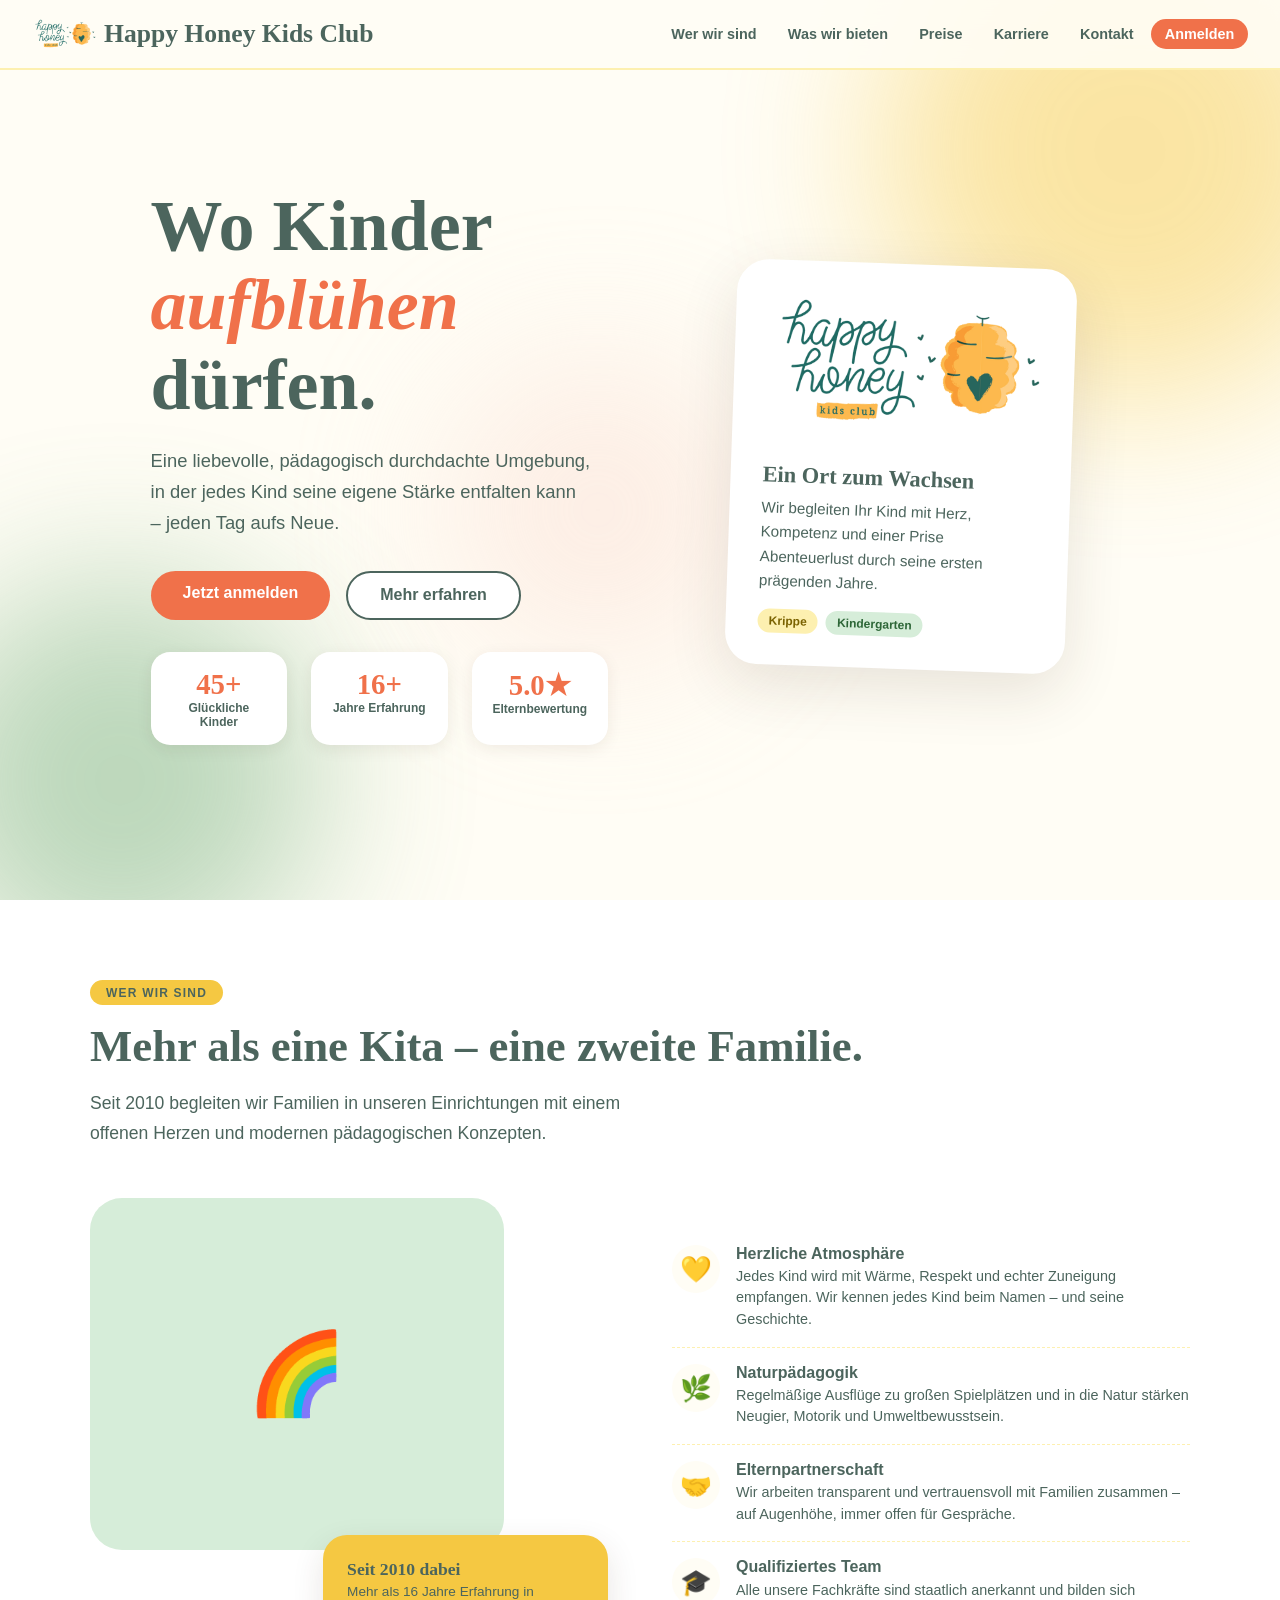
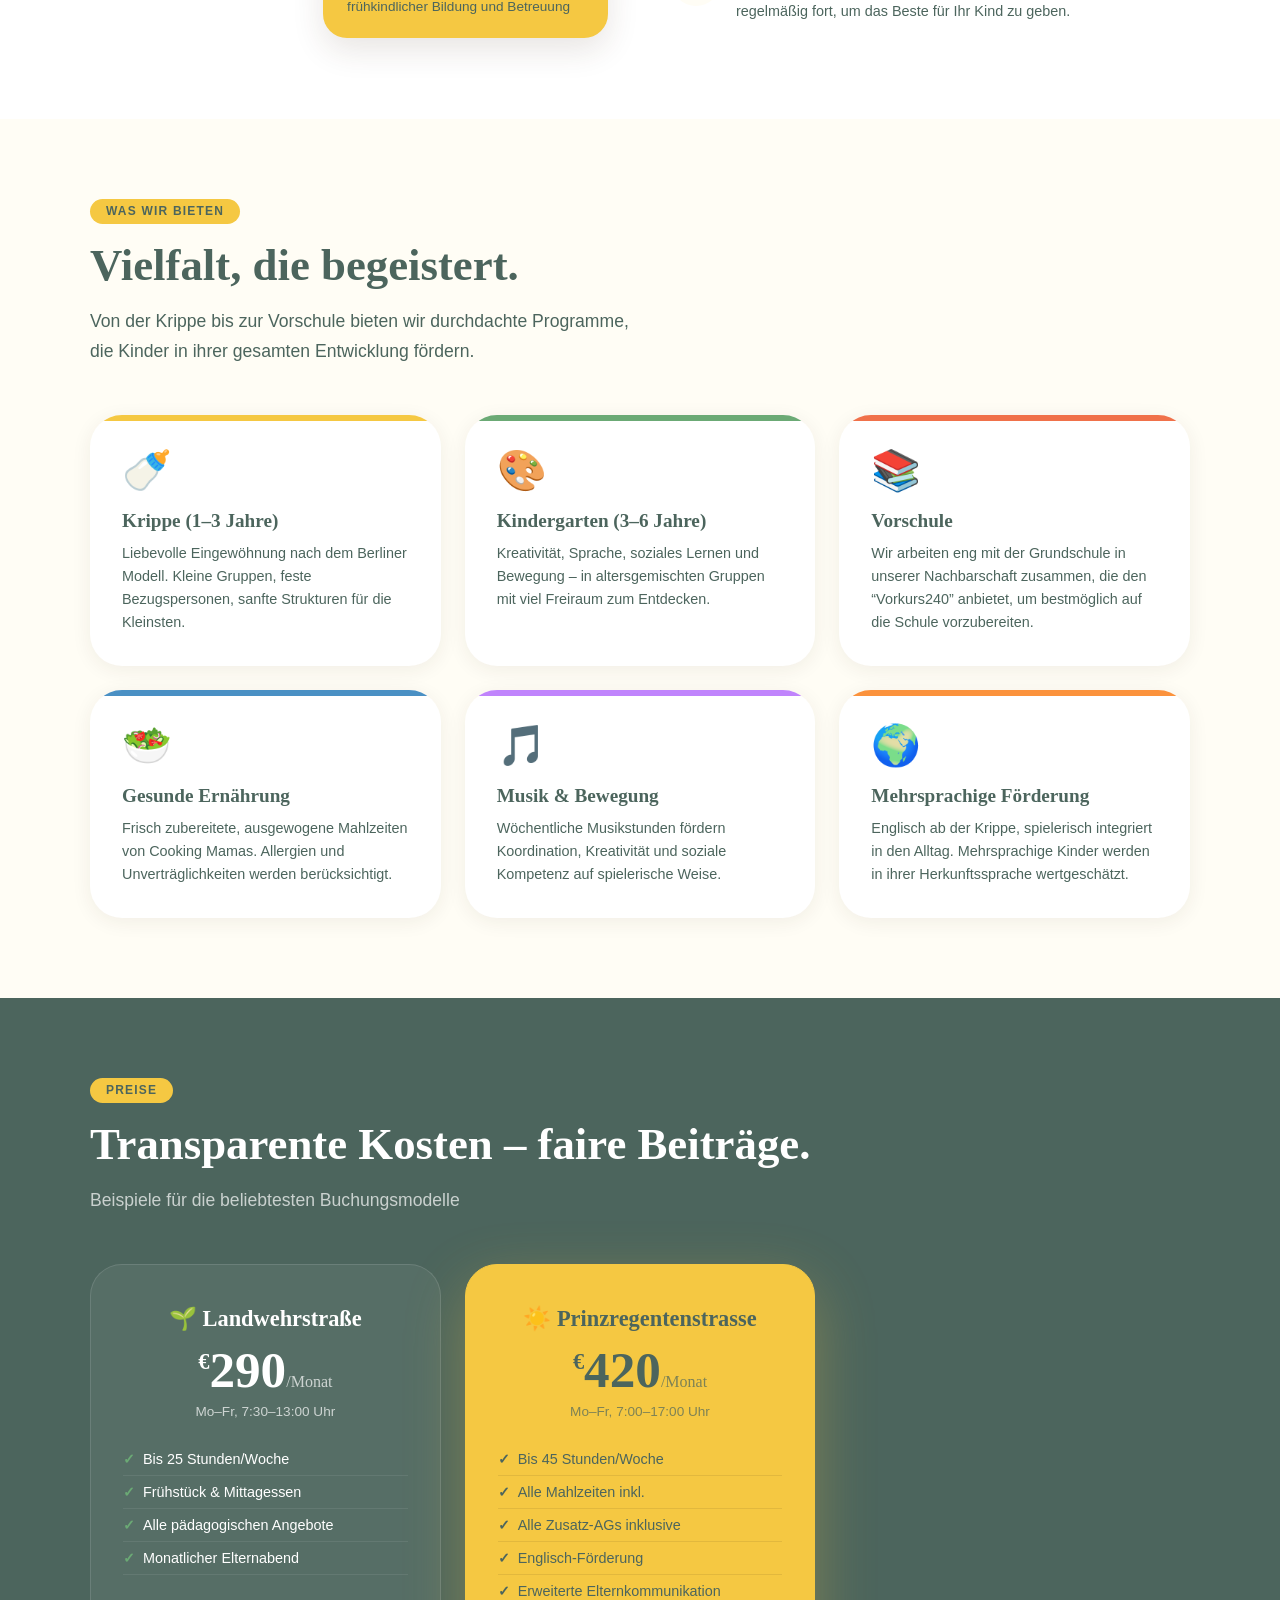
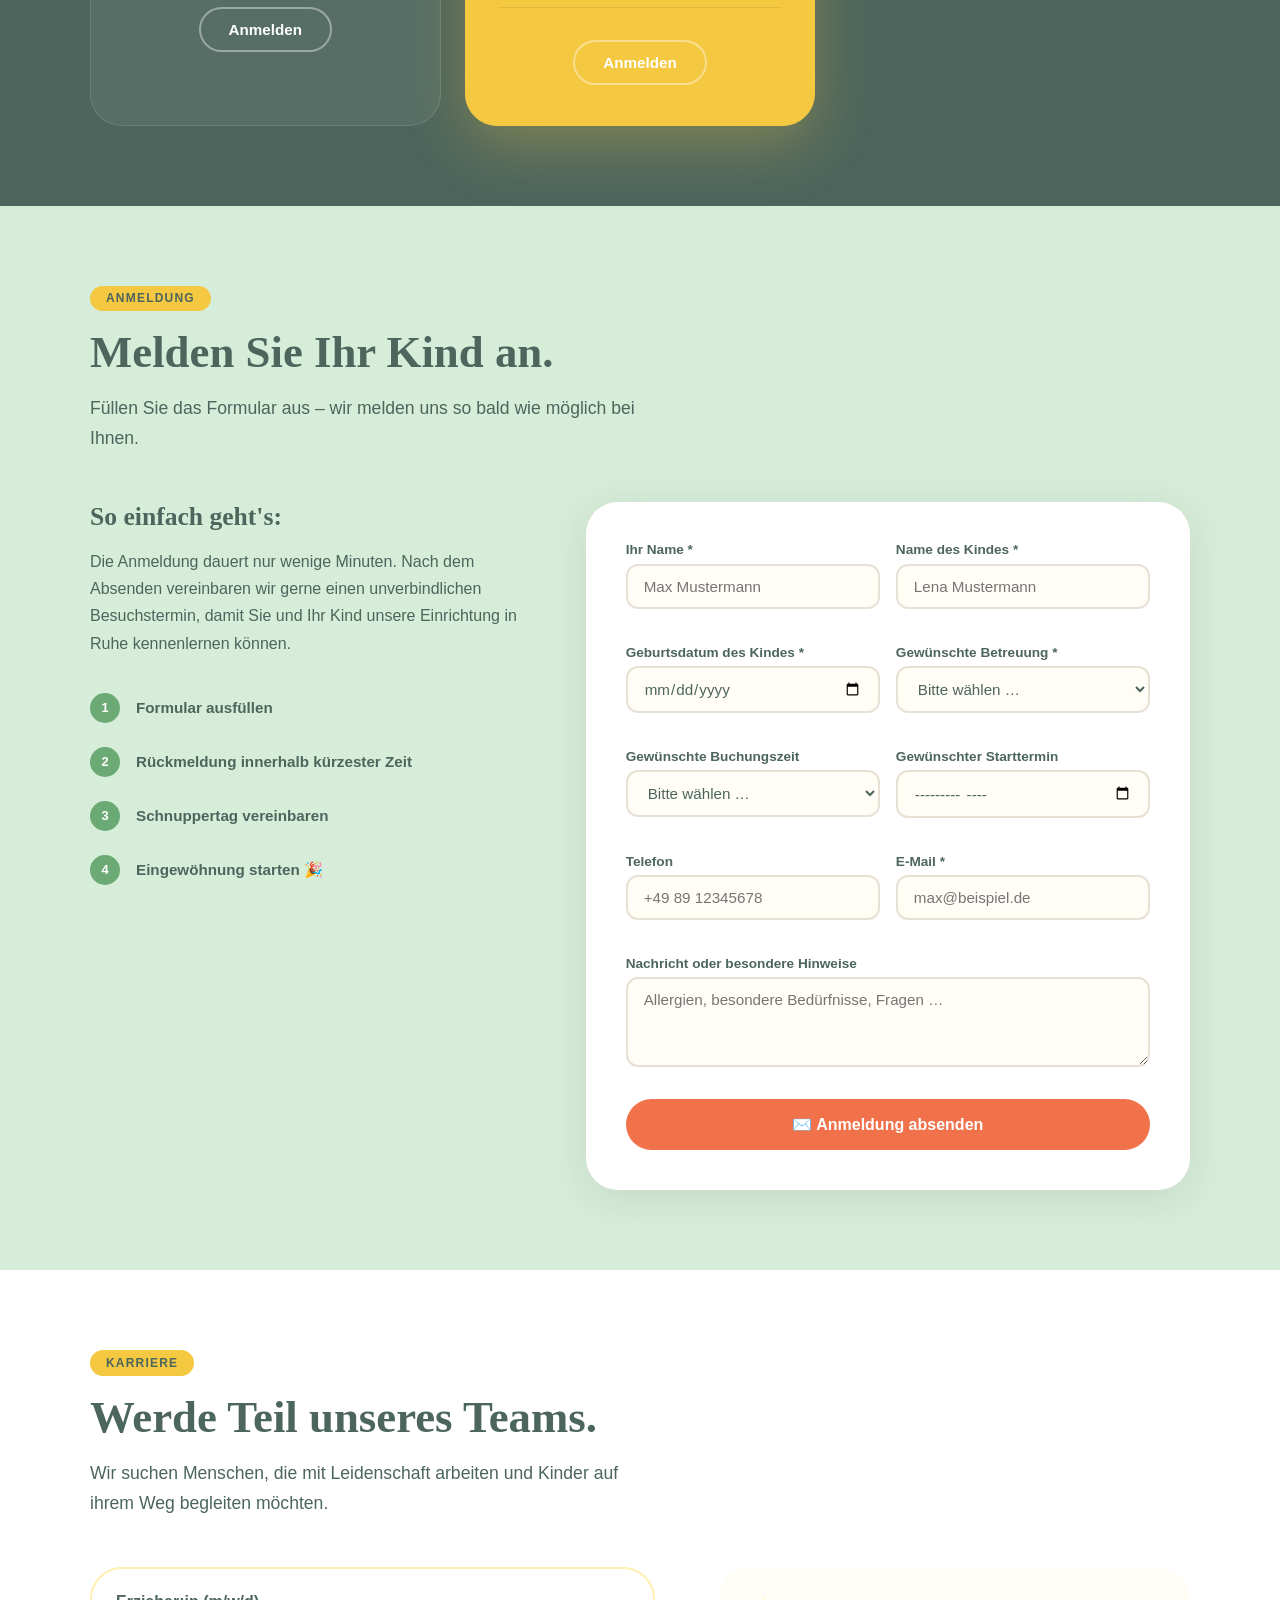
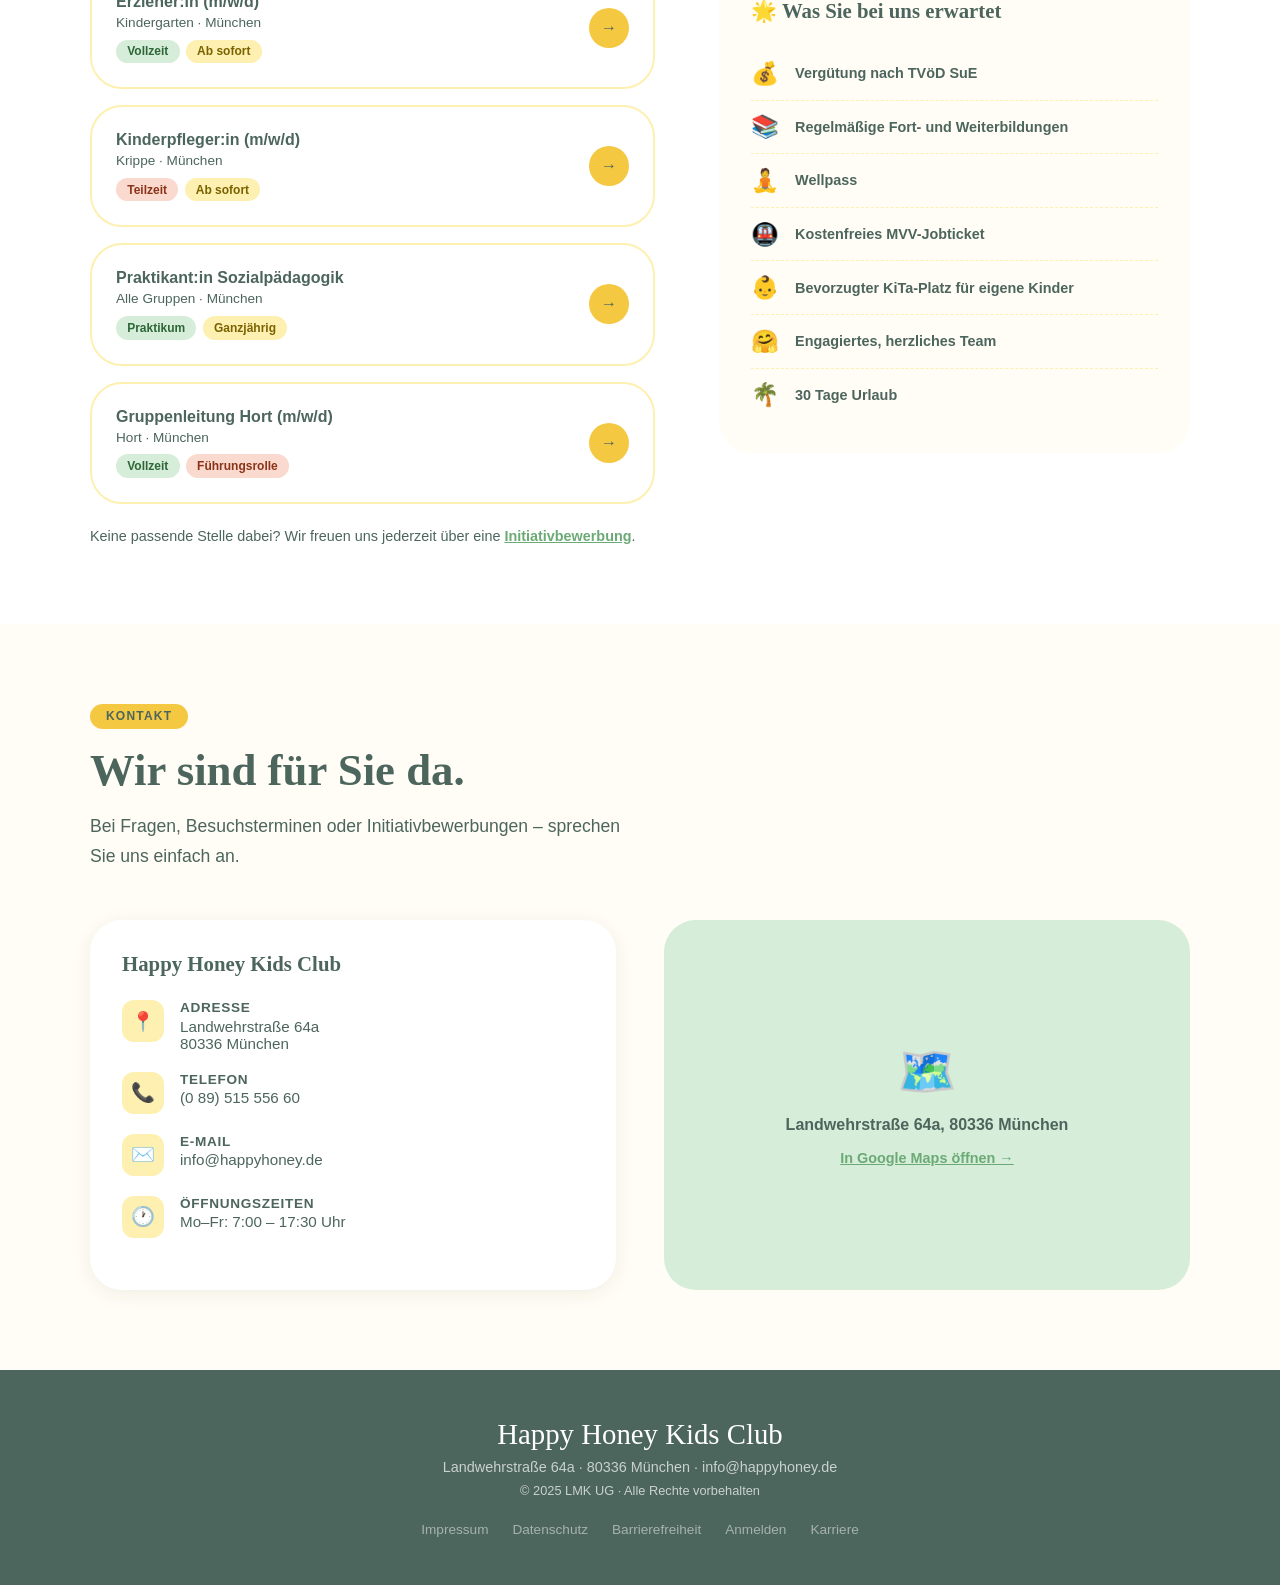
==== index.html @ 71a48e80 "initial commit" ====
<!doctype html>
<html lang="de">
  <head>
    <meta charset="UTF-8" />
    <meta name="viewport" content="width=device-width, initial-scale=1.0" />
    <title>Happy Honey Kids Club – Wo Kinder aufblühen</title>

    <!-- Eigenes Stylesheet -->
    <link rel="stylesheet" href="styles.css" />
  </head>
  <body>
    <!-- ════════════════════════════════════════════════
       NAVIGATION
  ════════════════════════════════════════════════ -->
    <nav id="navbar">
      <a href="#hero" class="nav-logo">
        <img id="nav-img" src="Resources/HappyHoneyLogo.png" alt="" /> Happy
        Honey Kids Club
      </a>

      <ul class="nav-links" id="navLinks">
        <li><a href="#wer-wir-sind">Wer wir sind</a></li>
        <li><a href="#was-wir-bieten">Was wir bieten</a></li>
        <li><a href="#preise">Preise</a></li>
        <li><a href="#karriere">Karriere</a></li>
        <li><a href="#kontakt">Kontakt</a></li>
        <li><a href="#anmelden" class="cta">Anmelden</a></li>
      </ul>

      <button class="hamburger" id="hamburger" aria-label="Menü öffnen">
        <span></span>
        <span></span>
        <span></span>
      </button>
    </nav>

    <!-- ════════════════════════════════════════════════
       HERO
  ════════════════════════════════════════════════ -->
    <section id="hero">
      <div class="hero-blob blob-1"></div>
      <div class="hero-blob blob-2"></div>
      <div class="hero-blob blob-3"></div>

      <div class="hero-inner">
        <div class="hero-text">
          <h1>Wo Kinder<br /><em>aufblühen</em><br />dürfen.</h1>
          <p>
            Eine liebevolle, pädagogisch durchdachte Umgebung, in der jedes Kind
            seine eigene Stärke entfalten kann – jeden Tag aufs Neue.
          </p>
          <div class="hero-buttons">
            <a href="#anmelden" class="btn btn-primary">Jetzt anmelden</a>
            <a href="#wer-wir-sind" class="btn btn-secondary">Mehr erfahren</a>
          </div>

          <div class="stats-row">
            <div class="stat-box">
              <div class="num">45+</div>
              <div class="label">Glückliche Kinder</div>
            </div>
            <div class="stat-box">
              <div class="num">16+</div>
              <div class="label">Jahre Erfahrung</div>
            </div>
            <div class="stat-box">
              <div class="num">5.0★</div>
              <div class="label">Elternbewertung</div>
            </div>
          </div>
        </div>

        <div class="hero-visual">
          <div class="hero-card">
            <img
              id="hero-card-img"
              src="Resources/HappyHoneyLogo.png"
              alt="Happy Honey Kids Club Logo"
            />
            <h3>Ein Ort zum Wachsen</h3>
            <p>
              Wir begleiten Ihr Kind mit Herz, Kompetenz und einer Prise
              Abenteuerlust durch seine ersten prägenden Jahre.
            </p>
            <div class="hero-card-tags">
              <span class="tag tag-sun">Krippe</span>
              <span class="tag tag-sage">Kindergarten</span>
              <!--<span class="tag tag-coral">Hort</span>-->
            </div>
          </div>
        </div>
      </div>
    </section>

    <!-- ════════════════════════════════════════════════
       WER WIR SIND
  ════════════════════════════════════════════════ -->
    <section id="wer-wir-sind">
      <div class="section-inner">
        <span class="section-label">Wer wir sind</span>
        <h2 class="section-title">Mehr als eine Kita – eine zweite Familie.</h2>
        <p class="section-subtitle">
          Seit 2010 begleiten wir Familien in unseren Einrichtungen mit einem
          offenen Herzen und modernen pädagogischen Konzepten.
        </p>

        <div class="wws-grid">
          <div class="wws-image-stack">
            <div class="wws-card-big">🌈</div>
            <div class="wws-card-small">
              <h4>Seit 2010 dabei</h4>
              <p>
                Mehr als 16 Jahre Erfahrung in frühkindlicher Bildung und
                Betreuung
              </p>
            </div>
          </div>

          <ul class="values-list">
            <li>
              <div class="values-icon">💛</div>
              <div>
                <h4>Herzliche Atmosphäre</h4>
                <p>
                  Jedes Kind wird mit Wärme, Respekt und echter Zuneigung
                  empfangen. Wir kennen jedes Kind beim Namen – und seine
                  Geschichte.
                </p>
              </div>
            </li>
            <li>
              <div class="values-icon">🌿</div>
              <div>
                <h4>Naturpädagogik</h4>
                <p>
                  Regelmäßige Ausflüge zu großen Spielplätzen und in die Natur
                  stärken Neugier, Motorik und Umweltbewusstsein.
                </p>
              </div>
            </li>
            <li>
              <div class="values-icon">🤝</div>
              <div>
                <h4>Elternpartnerschaft</h4>
                <p>
                  Wir arbeiten transparent und vertrauensvoll mit Familien
                  zusammen – auf Augenhöhe, immer offen für Gespräche.
                </p>
              </div>
            </li>
            <li>
              <div class="values-icon">🎓</div>
              <div>
                <h4>Qualifiziertes Team</h4>
                <p>
                  Alle unsere Fachkräfte sind staatlich anerkannt und bilden
                  sich regelmäßig fort, um das Beste für Ihr Kind zu geben.
                </p>
              </div>
            </li>
          </ul>
        </div>
      </div>
    </section>

    <!-- ════════════════════════════════════════════════
       WAS WIR BIETEN
  ════════════════════════════════════════════════ -->
    <section id="was-wir-bieten">
      <div class="section-inner">
        <span class="section-label">Was wir bieten</span>
        <h2 class="section-title">Vielfalt, die begeistert.</h2>
        <p class="section-subtitle">
          Von der Krippe bis zur Vorschule bieten wir durchdachte Programme, die
          Kinder in ihrer gesamten Entwicklung fördern.
        </p>

        <div class="offers-grid">
          <div class="offer-card c1">
            <span class="offer-emoji">🍼</span>
            <h3>Krippe (1–3 Jahre)</h3>
            <p>
              Liebevolle Eingewöhnung nach dem Berliner Modell. Kleine Gruppen,
              feste Bezugspersonen, sanfte Strukturen für die Kleinsten.
            </p>
          </div>
          <div class="offer-card c2">
            <span class="offer-emoji">🎨</span>
            <h3>Kindergarten (3–6 Jahre)</h3>
            <p>
              Kreativität, Sprache, soziales Lernen und Bewegung – in
              altersgemischten Gruppen mit viel Freiraum zum Entdecken.
            </p>
          </div>
          <div class="offer-card c3">
            <span class="offer-emoji">📚</span>
            <h3>Vorschule</h3>
            <p>
              Wir arbeiten eng mit der Grundschule in unserer Nachbarschaft
              zusammen, die den “Vorkurs240” anbietet, um bestmöglich auf die
              Schule vorzubereiten.
            </p>
          </div>
          <div class="offer-card c4">
            <span class="offer-emoji">🥗</span>
            <h3>Gesunde Ernährung</h3>
            <p>
              Frisch zubereitete, ausgewogene Mahlzeiten von Cooking Mamas.
              Allergien und Unverträglichkeiten werden berücksichtigt.
            </p>
          </div>
          <div class="offer-card c5">
            <span class="offer-emoji">🎵</span>
            <h3>Musik & Bewegung</h3>
            <p>
              Wöchentliche Musikstunden fördern Koordination, Kreativität und
              soziale Kompetenz auf spielerische Weise.
            </p>
          </div>
          <div class="offer-card c6">
            <span class="offer-emoji">🌍</span>
            <h3>Mehrsprachige Förderung</h3>
            <p>
              Englisch ab der Krippe, spielerisch integriert in den Alltag.
              Mehrsprachige Kinder werden in ihrer Herkunftssprache
              wertgeschätzt.
            </p>
          </div>
        </div>
      </div>
    </section>

    <!-- ════════════════════════════════════════════════
       PREISE
  ════════════════════════════════════════════════ -->
    <section id="preise">
      <div class="section-inner">
        <span class="section-label">Preise</span>
        <h2 class="section-title">Transparente Kosten – faire Beiträge.</h2>
        <p class="section-subtitle">
          Beispiele für die beliebtesten Buchungsmodelle
        </p>

        <div class="prices-grid">
          <div class="price-card">
            <div class="price-name">🌱 Landwehrstraße</div>
            <div class="price-amount"><sup>€</sup>290<small>/Monat</small></div>
            <div class="price-desc">Mo–Fr, 7:30–13:00 Uhr</div>
            <ul class="price-features">
              <li>Bis 25 Stunden/Woche</li>
              <li>Frühstück & Mittagessen</li>
              <li>Alle pädagogischen Angebote</li>
              <li>Monatlicher Elternabend</li>
            </ul>
            <a href="#anmelden" class="btn-outline">Anmelden</a>
          </div>

          <div class="price-card featured">
            <!--<div class="price-badge">Beliebteste Wahl</div>-->
            <div class="price-name">☀️ Prinzregentenstrasse</div>
            <div class="price-amount"><sup>€</sup>420<small>/Monat</small></div>
            <div class="price-desc">Mo–Fr, 7:00–17:00 Uhr</div>
            <ul class="price-features">
              <li>Bis 45 Stunden/Woche</li>
              <li>Alle Mahlzeiten inkl.</li>
              <li>Alle Zusatz-AGs inklusive</li>
              <li>Englisch-Förderung</li>
              <li>Erweiterte Elternkommunikation</li>
            </ul>
            <a href="#anmelden" class="btn-outline">Anmelden</a>
          </div>

          <!--<div class="price-card">
          <div class="price-name">🌙 Flex-Paket</div>
          <div class="price-amount"><sup>€</sup>350<small>/Monat</small></div>
          <div class="price-desc">Flexibel nach Vereinbarung</div>
          <ul class="price-features">
            <li>Bis 35 Stunden/Woche</li>
            <li>Frühstück & Mittagessen</li>
            <li>Flexible Abholzeiten</li>
            <li>Online-Buchung von Tagen</li>
          </ul>
          <a href="#anmelden" class="btn-outline">Anmelden</a>
        </div>-->
        </div>
      </div>
    </section>

    <!-- ════════════════════════════════════════════════
       ANMELDEN
  ════════════════════════════════════════════════ -->
    <section id="anmelden">
      <div class="section-inner">
        <span class="section-label">Anmeldung</span>
        <h2 class="section-title">Melden Sie Ihr Kind an.</h2>
        <p class="section-subtitle">
          Füllen Sie das Formular aus – wir melden uns so bald wie möglich bei
          Ihnen.
        </p>

        <div class="form-wrap">
          <!-- Info-Spalte -->
          <div class="form-info">
            <h3>So einfach geht's:</h3>
            <p>
              Die Anmeldung dauert nur wenige Minuten. Nach dem Absenden
              vereinbaren wir gerne einen unverbindlichen Besuchstermin, damit
              Sie und Ihr Kind unsere Einrichtung in Ruhe kennenlernen können.
            </p>
            <ul class="form-steps">
              <li><span class="step-num">1</span>Formular ausfüllen</li>
              <li>
                <span class="step-num">2</span>Rückmeldung innerhalb kürzester
                Zeit
              </li>
              <li><span class="step-num">3</span>Schnuppertag vereinbaren</li>
              <li><span class="step-num">4</span>Eingewöhnung starten 🎉</li>
            </ul>
          </div>

          <!-- Formular -->
          <div class="kita-form">
            <div class="form-row">
              <div class="form-group">
                <label for="elternName">Ihr Name *</label>
                <input
                  type="text"
                  id="elternName"
                  placeholder="Max Mustermann"
                  required
                />
              </div>
              <div class="form-group">
                <label for="kindName">Name des Kindes *</label>
                <input
                  type="text"
                  id="kindName"
                  placeholder="Lena Mustermann"
                  required
                />
              </div>
              <div class="form-group">
                <label for="geburtsdatum">Geburtsdatum des Kindes *</label>
                <input type="date" id="geburtsdatum" required />
              </div>
              <div class="form-group">
                <label for="betreuung">Gewünschte Betreuung *</label>
                <select id="betreuung">
                  <option value="">Bitte wählen …</option>
                  <option>Krippe (1–3 Jahre)</option>
                  <option>Kindergarten (3–6 Jahre)</option>
                </select>
              </div>
              <div class="form-group">
                <label for="tarif">Gewünschte Buchungszeit</label>
                <select id="tarif">
                  <option value="">Bitte wählen …</option>
                  <option>4-5 Stunden pro Tag</option>
                  <option>5-6 Stunden pro Tag</option>
                  <option>6-7 Stunden pro Tag</option>
                  <option>7-8 Stunden pro Tag</option>
                  <option>8-9 Stunden pro Tag</option>
                  <option>ab 9 Stunden pro Tag</option>
                </select>
              </div>
              <div class="form-group">
                <label for="startdatum">Gewünschter Starttermin</label>
                <input type="month" id="startdatum" />
              </div>
              <div class="form-group">
                <label for="telefon">Telefon</label>
                <input type="tel" id="telefon" placeholder="+49 89 12345678" />
              </div>
              <div class="form-group">
                <label for="email">E-Mail *</label>
                <input
                  type="email"
                  id="email"
                  placeholder="max@beispiel.de"
                  required
                />
              </div>
              <div class="form-group full">
                <label for="nachricht">Nachricht oder besondere Hinweise</label>
                <textarea
                  id="nachricht"
                  placeholder="Allergien, besondere Bedürfnisse, Fragen …"
                ></textarea>
              </div>
            </div>

            <button class="form-submit" onclick="submitForm()">
              ✉️ Anmeldung absenden
            </button>
            <div class="success-msg" id="successMsg">
              🎉 Vielen Dank! Wir melden uns in Kürze bei Ihnen.
            </div>
          </div>
        </div>
      </div>
    </section>

    <!-- ════════════════════════════════════════════════
       KARRIERE
  ════════════════════════════════════════════════ -->
    <section id="karriere">
      <div class="section-inner">
        <span class="section-label">Karriere</span>
        <h2 class="section-title">Werde Teil unseres Teams.</h2>
        <p class="section-subtitle">
          Wir suchen Menschen, die mit Leidenschaft arbeiten und Kinder auf
          ihrem Weg begleiten möchten.
        </p>

        <div class="karriere-grid">
          <!-- Stellenangebote -->
          <div>
            <div class="job-list">
              <div class="job-card">
                <div class="job-info">
                  <h4>Erzieher:in (m/w/d)</h4>
                  <p>Kindergarten · München</p>
                  <div class="job-tags">
                    <span class="tag tag-sage">Vollzeit</span>
                    <span class="tag tag-sun">Ab sofort</span>
                  </div>
                </div>
                <div class="job-arrow">→</div>
              </div>
              <div class="job-card">
                <div class="job-info">
                  <h4>Kinderpfleger:in (m/w/d)</h4>
                  <p>Krippe · München</p>
                  <div class="job-tags">
                    <span class="tag tag-coral">Teilzeit</span>
                    <span class="tag tag-sun">Ab sofort</span>
                  </div>
                </div>
                <div class="job-arrow">→</div>
              </div>
              <div class="job-card">
                <div class="job-info">
                  <h4>Praktikant:in Sozialpädagogik</h4>
                  <p>Alle Gruppen · München</p>
                  <div class="job-tags">
                    <span class="tag tag-sage">Praktikum</span>
                    <span class="tag tag-sun">Ganzjährig</span>
                  </div>
                </div>
                <div class="job-arrow">→</div>
              </div>
              <div class="job-card">
                <div class="job-info">
                  <h4>Gruppenleitung Hort (m/w/d)</h4>
                  <p>Hort · München</p>
                  <div class="job-tags">
                    <span class="tag tag-sage">Vollzeit</span>
                    <span class="tag tag-coral">Führungsrolle</span>
                  </div>
                </div>
                <div class="job-arrow">→</div>
              </div>
            </div>
            <p
              style="
                margin-top: 1.5rem;
                color: var(--brown-mid);
                font-size: 0.9rem;
              "
            >
              Keine passende Stelle dabei? Wir freuen uns jederzeit über eine
              <a href="#kontakt" style="color: var(--sage); font-weight: 700"
                >Initiativbewerbung</a
              >.
            </p>
          </div>

          <!-- Benefits -->
          <div class="karriere-perks">
            <h3>🌟 Was Sie bei uns erwartet</h3>
            <div class="perk-item">
              <span class="perk-icon">💰</span> Vergütung nach TVöD SuE
            </div>
            <div class="perk-item">
              <span class="perk-icon">📚</span> Regelmäßige Fort- und
              Weiterbildungen
            </div>
            <div class="perk-item">
              <span class="perk-icon">🧘</span> Wellpass
            </div>
            <div class="perk-item">
              <span class="perk-icon">🚇</span> Kostenfreies MVV-Jobticket
            </div>
            <div class="perk-item">
              <span class="perk-icon">👶</span> Bevorzugter KiTa-Platz für
              eigene Kinder
            </div>
            <div class="perk-item">
              <span class="perk-icon">🤗</span> Engagiertes, herzliches Team
            </div>
            <div class="perk-item">
              <span class="perk-icon">🌴</span> 30 Tage Urlaub
            </div>
          </div>
        </div>
      </div>
    </section>

    <!-- ════════════════════════════════════════════════
       KONTAKT
  ════════════════════════════════════════════════ -->
    <section id="kontakt">
      <div class="section-inner">
        <span class="section-label">Kontakt</span>
        <h2 class="section-title">Wir sind für Sie da.</h2>
        <p class="section-subtitle">
          Bei Fragen, Besuchsterminen oder Initiativbewerbungen – sprechen Sie
          uns einfach an.
        </p>

        <div class="kontakt-grid">
          <div class="kontakt-info-card">
            <h3>Happy Honey Kids Club</h3>
            <div class="kontakt-item">
              <div class="kontakt-icon">📍</div>
              <div>
                <h4>Adresse</h4>
                <p>Landwehrstraße 64a<br />80336 München</p>
              </div>
            </div>
            <div class="kontakt-item">
              <div class="kontakt-icon">📞</div>
              <div>
                <h4>Telefon</h4>
                <p>(0 89) 515 556 60</p>
              </div>
            </div>
            <div class="kontakt-item">
              <div class="kontakt-icon">✉️</div>
              <div>
                <h4>E-Mail</h4>
                <p>info@happyhoney.de</p>
              </div>
            </div>
            <div class="kontakt-item">
              <div class="kontakt-icon">🕐</div>
              <div>
                <h4>Öffnungszeiten</h4>
                <p>Mo–Fr: 7:00 – 17:30 Uhr</p>
              </div>
            </div>
          </div>

          <div class="map-placeholder">
            <span>🗺️</span>
            <p>Landwehrstraße 64a, 80336 München</p>
            <a href="https://maps.google.com" target="_blank" rel="noopener"
              >In Google Maps öffnen →</a
            >
          </div>
        </div>
      </div>
    </section>

    <!-- ════════════════════════════════════════════════
       FOOTER
  ════════════════════════════════════════════════ -->
    <footer>
      <div class="footer-logo">Happy Honey Kids Club</div>
      <p>Landwehrstraße 64a · 80336 München · info@happyhoney.de</p>
      <p class="footer-copyright">© 2025 LMK UG · Alle Rechte vorbehalten</p>
      <nav class="footer-links" aria-label="Footer-Navigation">
        <a href="impressum.html">Impressum</a>
        <a href="#">Datenschutz</a>
        <a href="#">Barrierefreiheit</a>
        <a href="#anmelden">Anmelden</a>
        <a href="#karriere">Karriere</a>
      </nav>
    </footer>

    <!-- JavaScript (am Ende des body für optimale Ladezeit) -->
    <script src="main.js"></script>
  </body>
</html>
---- styles.css ----
/* ============================================================
   Sonnenschein KiTa – Stylesheet
   Struktur:
     1. Design Tokens (Custom Properties)
     2. Reset & Base
     3. Navigation
     4. Hero
     5. Section Base
     6. Wer wir sind
     7. Was wir bieten
     8. Preise
     9. Anmelden / Formular
    10. Karriere
    11. Kontakt
    12. Footer
    13. Animationen
    14. Responsive (Mobile)
   ============================================================ */

/* ── 1. DESIGN TOKENS ── */
:root {
  --sun:         #F5C842;
  --sun-light:   #FDF0B0;
  --sage:        #6BAA75;
  --sage-light:  #D6EDD9;
  --coral:       #F0714A;
  --coral-light: #FAD9CE;
  --sky:         #4A90C4;
  --cream:       #FFFDF5;
  --honeygreen:  #4C655D;
  --white:       #FFFFFF;
  --radius-xl:   2rem;
  --radius-pill: 100px;
}

/* ── 2. RESET & BASE ── */
*, *::before, *::after {
  box-sizing: border-box;
  margin: 0;
  padding: 0;
}

html {
  scroll-behavior: smooth;
}

body {
  font-family: 'Nunito', sans-serif;
  background: var(--cream);
  color: var(--honeygreen);
  overflow-x: hidden;
}

/* ── 3. NAVIGATION ── */
#navbar {
  position: fixed;
  top: 0;
  left: 0;
  right: 0;
  z-index: 999;
  background: rgba(255, 253, 245, 0.9);
  backdrop-filter: blur(12px);
  border-bottom: 2px solid var(--sun-light);
  padding: 0 2rem;
  display: flex;
  align-items: center;
  justify-content: space-between;
  height: 70px;
}

.nav-logo {
  font-family: 'Fraunces', serif;
  font-size: 1.5rem;
  font-weight: 700;
  color: var(--honeygreen);
  text-decoration: none;
  display: flex;
  align-items: center;
  gap: 0.5rem;
}

.nav-logo{
  font-size: 1.6rem;
}

#nav-img{
  width: auto;
  height: 2rem;
}

.nav-links {
  display: flex;
  gap: 0.25rem;
  list-style: none;
}

.nav-links a {
  text-decoration: none;
  color: var(--honeygreen);
  font-weight: 600;
  font-size: 0.9rem;
  padding: 0.45rem 0.85rem;
  border-radius: var(--radius-pill);
  transition: background 0.2s, color 0.2s;
}

.nav-links a:hover {
  background: var(--sun-light);
  color: var(--honeygreen);
}

.nav-links a.cta {
  background: var(--coral);
  color: white;
}

.nav-links a.cta:hover {
  background: #d95c36;
}

/* Hamburger */
.hamburger {
  display: none;
  flex-direction: column;
  gap: 5px;
  cursor: pointer;
  padding: 8px;
  background: none;
  border: none;
}

.hamburger span {
  display: block;
  width: 26px;
  height: 3px;
  background: var(--honeygreen);
  border-radius: 3px;
  transition: all 0.3s;
}

/* ── 4. HERO ── */
#hero {
  min-height: 100vh;
  display: flex;
  align-items: center;
  position: relative;
  overflow: hidden;
  padding: 5rem 2rem 3rem;
}

.hero-blob {
  position: absolute;
  border-radius: 50%;
  filter: blur(80px);
  opacity: 0.45;
  pointer-events: none;
}

.blob-1 { width: 500px; height: 500px; background: var(--sun);        top: -100px;  right: -100px; }
.blob-2 { width: 400px; height: 400px; background: var(--sage);       bottom: -80px; left: -80px;  }
.blob-3 { width: 300px; height: 300px; background: var(--coral-light); top: 40%;    left: 35%;    }

.hero-inner {
  max-width: 1100px;
  margin: 0 auto;
  display: grid;
  grid-template-columns: 1fr 1fr;
  gap: 4rem;
  align-items: center;
  position: relative;
  z-index: 1;
}

.hero-text h1 {
  font-family: 'Fraunces', serif;
  font-size: clamp(2.8rem, 6vw, 4.5rem);
  line-height: 1.1;
  font-weight: 700;
  margin-bottom: 1.25rem;
}

.hero-text h1 em {
  font-style: italic;
  color: var(--coral);
}

.hero-text p {
  font-size: 1.15rem;
  line-height: 1.7;
  color: var(--honeygreen);
  margin-bottom: 2rem;
  max-width: 440px;
}

.hero-buttons {
  display: flex;
  gap: 1rem;
  flex-wrap: wrap;
}

/* Buttons */
.btn {
  display: inline-block;
  text-decoration: none;
  font-weight: 700;
  padding: 0.85rem 2rem;
  border-radius: var(--radius-pill);
  font-size: 1rem;
  transition: transform 0.2s, box-shadow 0.2s;
  cursor: pointer;
  border: none;
}

.btn:hover {
  transform: translateY(-2px);
  box-shadow: 0 8px 24px rgba(0, 0, 0, 0.15);
}

.btn-primary   { background: var(--coral); color: white; }
.btn-secondary { background: var(--white); color: var(--honeygreen); border: 2px solid var(--honeygreen); }

.hero-visual {
  display: flex;
  justify-content: center;
  align-items: center;
}

.hero-card {
  background: white;
  border-radius: var(--radius-xl);
  padding: 2rem;
  box-shadow: 0 20px 60px rgba(62, 44, 26, 0.12);
  max-width: 340px;
  width: 100%;
  transform: rotate(2deg);
}

#hero-card-img {
  width: 100%;
  height: auto;
  margin-bottom: 2rem;
  display: block;
}

.hero-card h3 {
  font-family: 'Fraunces', serif;
  font-size: 1.4rem;
  margin-bottom: 0.5rem;
}

.hero-card p {
  color: var(--honeygreen);
  font-size: 0.95rem;
  line-height: 1.6;
}

.hero-card-tags {
  display: flex;
  gap: 0.5rem;
  margin-top: 1rem;
  flex-wrap: wrap;
}

/* Tags */
.tag {
  font-size: 0.75rem;
  font-weight: 700;
  padding: 0.3rem 0.7rem;
  border-radius: var(--radius-pill);
}

.tag-sun  { background: var(--sun-light);   color: #7a6200; }
.tag-sage { background: var(--sage-light);  color: #2d6637; }
.tag-coral{ background: var(--coral-light); color: #8b3318; }

/* Stats */
.stats-row {
  display: flex;
  gap: 1.5rem;
  margin-top: 2rem;
}

.stat-box {
  background: white;
  border-radius: 1.2rem;
  padding: 1rem 1.25rem;
  text-align: center;
  box-shadow: 0 4px 16px rgba(62, 44, 26, 0.08);
  flex: 1;
}

.stat-box .num {
  font-family: 'Fraunces', serif;
  font-size: 1.8rem;
  font-weight: 700;
  color: var(--coral);
}

.stat-box .label {
  font-size: 0.75rem;
  color: var(--honeygreen);
  font-weight: 600;
}

/* ── 5. SECTION BASE ── */
section {
  padding: 5rem 2rem;
}

.section-inner {
  max-width: 1100px;
  margin: 0 auto;
}

.section-label {
  display: inline-block;
  background: var(--sun);
  color: var(--honeygreen);
  font-weight: 700;
  font-size: 0.75rem;
  letter-spacing: 0.1em;
  text-transform: uppercase;
  padding: 0.35rem 1rem;
  border-radius: var(--radius-pill);
  margin-bottom: 1rem;
}

.section-title {
  font-family: 'Fraunces', serif;
  font-size: clamp(2rem, 4vw, 2.8rem);
  font-weight: 700;
  line-height: 1.15;
  margin-bottom: 1rem;
}

.section-subtitle {
  font-size: 1.1rem;
  color: var(--honeygreen);
  max-width: 560px;
  line-height: 1.7;
}

/* ── 6. WER WIR SIND ── */
#wer-wir-sind {
  background: white;
}

.wws-grid {
  display: grid;
  grid-template-columns: 1fr 1fr;
  gap: 4rem;
  align-items: center;
  margin-top: 3rem;
}

.wws-image-stack {
  position: relative;
  height: 440px;
}

.wws-card-big {
  position: absolute;
  background: var(--sage-light);
  border-radius: var(--radius-xl);
  width: 80%;
  height: 80%;
  top: 0;
  left: 0;
  display: flex;
  align-items: center;
  justify-content: center;
  font-size: 5rem;
}

.wws-card-small {
  position: absolute;
  bottom: 0;
  right: 0;
  background: var(--sun);
  border-radius: 1.5rem;
  padding: 1.5rem;
  width: 55%;
  box-shadow: 0 12px 32px rgba(62, 44, 26, 0.12);
}

.wws-card-small h4 {
  font-family: 'Fraunces', serif;
  font-size: 1.1rem;
  margin-bottom: 0.25rem;
}

.wws-card-small p {
  font-size: 0.85rem;
  color: var(--honeygreen);
}

.values-list {
  list-style: none;
  margin-top: 2rem;
}

.values-list li {
  display: flex;
  align-items: flex-start;
  gap: 1rem;
  padding: 1rem 0;
  border-bottom: 1.5px dashed var(--sun-light);
}

.values-list li:last-child {
  border-bottom: none;
}

.values-icon {
  font-size: 1.6rem;
  flex-shrink: 0;
  background: var(--cream);
  width: 48px;
  height: 48px;
  border-radius: 50%;
  display: flex;
  align-items: center;
  justify-content: center;
}

.values-list h4 { font-weight: 700; margin-bottom: 0.2rem; }
.values-list p  { font-size: 0.9rem; color: var(--honeygreen); line-height: 1.5; }

/* ── 7. WAS WIR BIETEN ── */
#was-wir-bieten {
  background: var(--cream);
}

.offers-grid {
  display: grid;
  grid-template-columns: repeat(3, 1fr);
  gap: 1.5rem;
  margin-top: 3rem;
}

.offer-card {
  background: white;
  border-radius: var(--radius-xl);
  padding: 2rem;
  box-shadow: 0 4px 20px rgba(62, 44, 26, 0.07);
  transition: transform 0.25s, box-shadow 0.25s;
  position: relative;
  overflow: hidden;
}

.offer-card::before {
  content: '';
  position: absolute;
  top: 0;
  left: 0;
  right: 0;
  height: 6px;
  border-radius: var(--radius-xl) var(--radius-xl) 0 0;
}

.offer-card.c1::before { background: var(--sun);    }
.offer-card.c2::before { background: var(--sage);   }
.offer-card.c3::before { background: var(--coral);  }
.offer-card.c4::before { background: var(--sky);    }
.offer-card.c5::before { background: #C084FC;       }
.offer-card.c6::before { background: #FB923C;       }

.offer-card:hover {
  transform: translateY(-5px);
  box-shadow: 0 16px 40px rgba(62, 44, 26, 0.13);
}

.offer-emoji {
  font-size: 2.5rem;
  margin-bottom: 1rem;
  display: block;
}

.offer-card h3 { font-family: 'Fraunces', serif; font-size: 1.2rem; margin-bottom: 0.6rem; }
.offer-card p  { font-size: 0.9rem; color: var(--honeygreen); line-height: 1.6; }

/* ── 8. PREISE ── */
#preise {
  background: var(--honeygreen);
  color: white;
}

#preise .section-label    { background: var(--sun); }
#preise .section-title    { color: white; }
#preise .section-subtitle { color: rgba(255, 255, 255, 0.7); }

.prices-grid {
  display: grid;
  grid-template-columns: repeat(3, 1fr);
  gap: 1.5rem;
  margin-top: 3rem;
}

.price-card {
  background: rgba(255, 255, 255, 0.06);
  border: 1.5px solid rgba(255, 255, 255, 0.12);
  border-radius: var(--radius-xl);
  padding: 2.5rem 2rem;
  text-align: center;
  transition: transform 0.25s;
}

.price-card.featured {
  background: var(--sun);
  border-color: var(--sun);
  color: var(--honeygreen);
  transform: scale(1.04);
  box-shadow: 0 20px 60px rgba(245, 200, 66, 0.3);
}

.price-card:hover         { transform: translateY(-4px) scale(1.01); }
.price-card.featured:hover{ transform: translateY(-4px) scale(1.06); }

.price-badge {
  display: inline-block;
  background: var(--coral);
  color: white;
  font-size: 0.7rem;
  font-weight: 800;
  letter-spacing: 0.08em;
  text-transform: uppercase;
  padding: 0.25rem 0.75rem;
  border-radius: var(--radius-pill);
  margin-bottom: 1rem;
}

.price-name {
  font-family: 'Fraunces', serif;
  font-size: 1.4rem;
  font-weight: 700;
  margin-bottom: 0.75rem;
}

.price-amount {
  font-family: 'Fraunces', serif;
  font-size: 3.2rem;
  font-weight: 700;
  line-height: 1;
}

.price-amount sup   { font-size: 1.4rem; vertical-align: super; }
.price-amount small { font-size: 1rem; font-weight: 400; opacity: 0.7; }

.price-desc {
  font-size: 0.85rem;
  opacity: 0.7;
  margin: 0.5rem 0 1.5rem;
}

.price-features {
  list-style: none;
  text-align: left;
  margin-bottom: 2rem;
}

.price-features li {
  padding: 0.5rem 0;
  font-size: 0.9rem;
  border-bottom: 1px solid rgba(255, 255, 255, 0.08);
  display: flex;
  align-items: center;
  gap: 0.5rem;
}

.price-card.featured .price-features li { border-bottom-color: rgba(62, 44, 26, 0.1); }

.price-features li::before { content: '✓'; color: var(--sage); font-weight: 800; flex-shrink: 0; }
.price-card.featured .price-features li::before { color: var(--honeygreen); }

.btn-outline {
  background: transparent;
  border: 2px solid rgba(255, 255, 255, 0.4);
  color: white;
  display: inline-block;
  text-decoration: none;
  font-weight: 700;
  padding: 0.75rem 1.75rem;
  border-radius: var(--radius-pill);
  font-size: 0.95rem;
  transition: all 0.2s;
  cursor: pointer;
}

.btn-outline:hover { background: rgba(255, 255, 255, 0.1); }

/* ── 9. ANMELDEN / FORMULAR ── */
#anmelden {
  background: var(--sage-light);
}

.form-wrap {
  display: grid;
  grid-template-columns: 1fr 1.4fr;
  gap: 4rem;
  align-items: start;
  margin-top: 3rem;
}

.form-info h3 { font-family: 'Fraunces', serif; font-size: 1.6rem; margin-bottom: 1rem; }
.form-info p  { color: var(--honeygreen); line-height: 1.7; margin-bottom: 1.5rem; }

.form-steps {
  list-style: none;
}

.form-steps li {
  display: flex;
  align-items: center;
  gap: 1rem;
  padding: 0.75rem 0;
  font-weight: 600;
  font-size: 0.95rem;
}

.step-num {
  background: var(--sage);
  color: white;
  width: 30px;
  height: 30px;
  border-radius: 50%;
  display: flex;
  align-items: center;
  justify-content: center;
  font-size: 0.8rem;
  font-weight: 800;
  flex-shrink: 0;
}

.kita-form {
  background: white;
  border-radius: var(--radius-xl);
  padding: 2.5rem;
  box-shadow: 0 8px 40px rgba(62, 44, 26, 0.1);
}

.form-row {
  display: grid;
  grid-template-columns: 1fr 1fr;
  gap: 1rem;
}

.form-group       { margin-bottom: 1.25rem; }
.form-group.full  { grid-column: 1 / -1; }

label {
  display: block;
  font-weight: 700;
  font-size: 0.85rem;
  margin-bottom: 0.4rem;
  color: var(--honeygreen);
}

input,
select,
textarea {
  width: 100%;
  padding: 0.75rem 1rem;
  border: 2px solid #E8E0D5;
  border-radius: 0.75rem;
  font-family: 'Nunito', sans-serif;
  font-size: 0.95rem;
  color: var(--honeygreen);
  background: var(--cream);
  transition: border-color 0.2s, box-shadow 0.2s;
  outline: none;
}

input:focus,
select:focus,
textarea:focus {
  border-color: var(--sage);
  box-shadow: 0 0 0 4px rgba(107, 170, 117, 0.15);
}

textarea {
  resize: vertical;
  min-height: 90px;
}

.form-submit {
  width: 100%;
  padding: 1rem;
  background: var(--coral);
  color: white;
  border: none;
  border-radius: var(--radius-pill);
  font-family: 'Nunito', sans-serif;
  font-size: 1rem;
  font-weight: 800;
  cursor: pointer;
  transition: background 0.2s, transform 0.2s;
  margin-top: 0.5rem;
}

.form-submit:hover {
  background: #d95c36;
  transform: translateY(-2px);
}

.success-msg {
  display: none;
  background: var(--sage-light);
  border: 2px solid var(--sage);
  color: var(--honeygreen);
  border-radius: 1rem;
  padding: 1.5rem;
  text-align: center;
  font-weight: 700;
  font-size: 1.1rem;
  margin-top: 1rem;
}

/* ── 10. KARRIERE ── */
#karriere {
  background: white;
}

.karriere-grid {
  display: grid;
  grid-template-columns: 1.2fr 1fr;
  gap: 4rem;
  align-items: start;
  margin-top: 3rem;
}

.job-list {
  display: flex;
  flex-direction: column;
  gap: 1rem;
}

.job-card {
  border: 2px solid var(--sun-light);
  border-radius: var(--radius-xl);
  padding: 1.5rem;
  display: flex;
  justify-content: space-between;
  align-items: center;
  transition: border-color 0.2s, box-shadow 0.2s;
  cursor: pointer;
}

.job-card:hover {
  border-color: var(--sun);
  box-shadow: 0 4px 20px rgba(245, 200, 66, 0.2);
}

.job-info h4 { font-weight: 700; margin-bottom: 0.25rem; }
.job-info p  { font-size: 0.85rem; color: var(--honeygreen); }

.job-tags {
  display: flex;
  gap: 0.4rem;
  margin-top: 0.6rem;
}

.job-arrow {
  background: var(--sun);
  width: 40px;
  height: 40px;
  border-radius: 50%;
  display: flex;
  align-items: center;
  justify-content: center;
  font-size: 1rem;
  flex-shrink: 0;
  transition: transform 0.2s;
}

.job-card:hover .job-arrow {
  transform: translateX(4px);
}

.karriere-perks {
  background: var(--cream);
  border-radius: var(--radius-xl);
  padding: 2rem;
}

.karriere-perks h3 {
  font-family: 'Fraunces', serif;
  font-size: 1.3rem;
  margin-bottom: 1.5rem;
}

.perk-item {
  display: flex;
  align-items: center;
  gap: 1rem;
  padding: 0.8rem 0;
  border-bottom: 1px dashed var(--sun-light);
  font-size: 0.9rem;
  font-weight: 600;
}

.perk-item:last-child { border-bottom: none; }
.perk-icon { font-size: 1.4rem; }

/* ── 11. KONTAKT ── */
#kontakt {
  background: var(--cream);
}

.kontakt-grid {
  display: grid;
  grid-template-columns: 1fr 1fr;
  gap: 3rem;
  margin-top: 3rem;
}

.kontakt-info-card {
  background: white;
  border-radius: var(--radius-xl);
  padding: 2rem;
  box-shadow: 0 4px 20px rgba(62, 44, 26, 0.07);
}

.kontakt-info-card h3 {
  font-family: 'Fraunces', serif;
  font-size: 1.3rem;
  margin-bottom: 1.5rem;
}

.kontakt-item {
  display: flex;
  align-items: flex-start;
  gap: 1rem;
  margin-bottom: 1.25rem;
}

.kontakt-icon {
  background: var(--sun-light);
  width: 42px;
  height: 42px;
  border-radius: 0.75rem;
  display: flex;
  align-items: center;
  justify-content: center;
  font-size: 1.2rem;
  flex-shrink: 0;
}

.kontakt-item h4 {
  font-weight: 700;
  font-size: 0.85rem;
  margin-bottom: 0.15rem;
  color: var(--honeygreen);
  text-transform: uppercase;
  letter-spacing: 0.05em;
}

.kontakt-item p { font-size: 0.95rem; }

.map-placeholder {
  background: var(--sage-light);
  border-radius: var(--radius-xl);
  height: 100%;
  min-height: 300px;
  display: flex;
  flex-direction: column;
  align-items: center;
  justify-content: center;
  font-size: 3rem;
  gap: 1rem;
}

.map-placeholder p { font-size: 1rem; font-weight: 600; color: var(--honeygreen); }

.map-placeholder a {
  font-size: 0.9rem;
  color: var(--sage);
  font-weight: 700;
  text-decoration: underline;
}

/* ── 12. FOOTER ── */
footer {
  background: var(--honeygreen);
  color: rgba(255, 255, 255, 0.7);
  padding: 3rem 2rem;
  text-align: center;
}

.footer-logo {
  font-family: 'Fraunces', serif;
  font-size: 1.8rem;
  color: white;
  margin-bottom: 0.5rem;
}

footer p { font-size: 0.9rem; margin-bottom: 0.5rem; }

.footer-copyright { font-size: 0.8rem !important; margin-top: 0.5rem; }

.footer-links {
  display: flex;
  justify-content: center;
  gap: 1.5rem;
  margin-top: 1.5rem;
  flex-wrap: wrap;
}

.footer-links a {
  color: rgba(255, 255, 255, 0.5);
  text-decoration: none;
  font-size: 0.85rem;
}

.footer-links a:hover { color: white; }

/* -- Impressum -- */
.impressum-text h3 { font-family: 'Fraunces', serif; font-size: 1.6rem; margin-bottom: 1rem; }
.impressum-text p  { color: var(--honeygreen); line-height: 1.7; margin-bottom: 1.5rem; }

/* ── 13. ANIMATIONEN ── */
@keyframes floatUp {
  from { opacity: 0; transform: translateY(30px); }
  to   { opacity: 1; transform: translateY(0);    }
}

.hero-text    { animation: floatUp 0.8s ease both; }
.hero-visual  { animation: floatUp 0.8s 0.2s ease both; }
.stats-row    { animation: floatUp 0.8s 0.4s ease both; }

/* ── 14. RESPONSIVE ── */
@media (max-width: 900px) {
  .nav-links {
    display: none;
    flex-direction: column;
    position: absolute;
    top: 70px;
    left: 0;
    right: 0;
    background: var(--cream);
    padding: 1rem 2rem 2rem;
    border-bottom: 2px solid var(--sun-light);
    gap: 0.5rem;
  }

  .nav-links.open { display: flex; }
  .hamburger      { display: flex; }

  .hero-inner,
  .wws-grid,
  .form-wrap,
  .karriere-grid,
  .kontakt-grid {
    grid-template-columns: 1fr;
    gap: 2rem;
  }

  .offers-grid,
  .prices-grid { grid-template-columns: 1fr 1fr; }

  .hero-text h1 { font-size: 2.5rem; }

  .price-card.featured { transform: none; }

  .wws-image-stack { height: 280px; }
}

@media (max-width: 600px) {
  .offers-grid,
  .prices-grid  { grid-template-columns: 1fr; }
  .form-row     { grid-template-columns: 1fr; }
  nav           { padding: 0 1rem; }
}
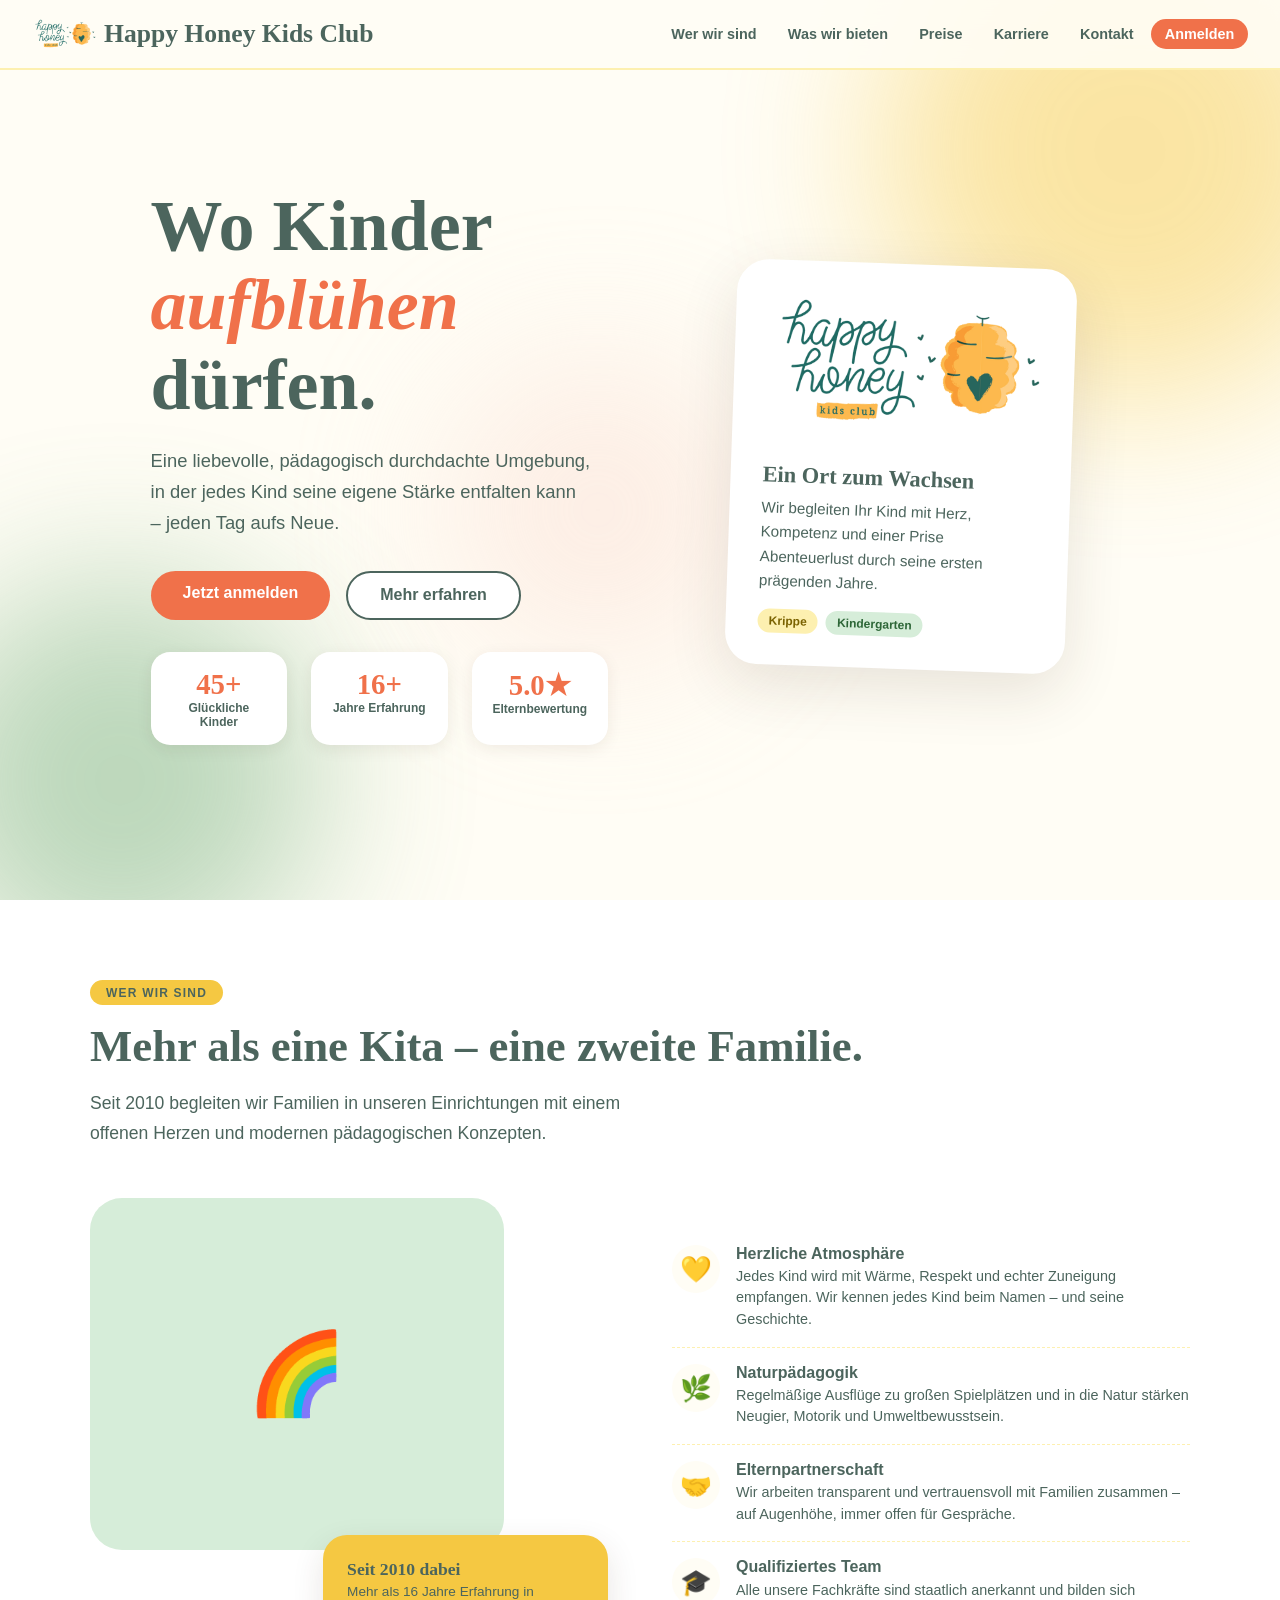
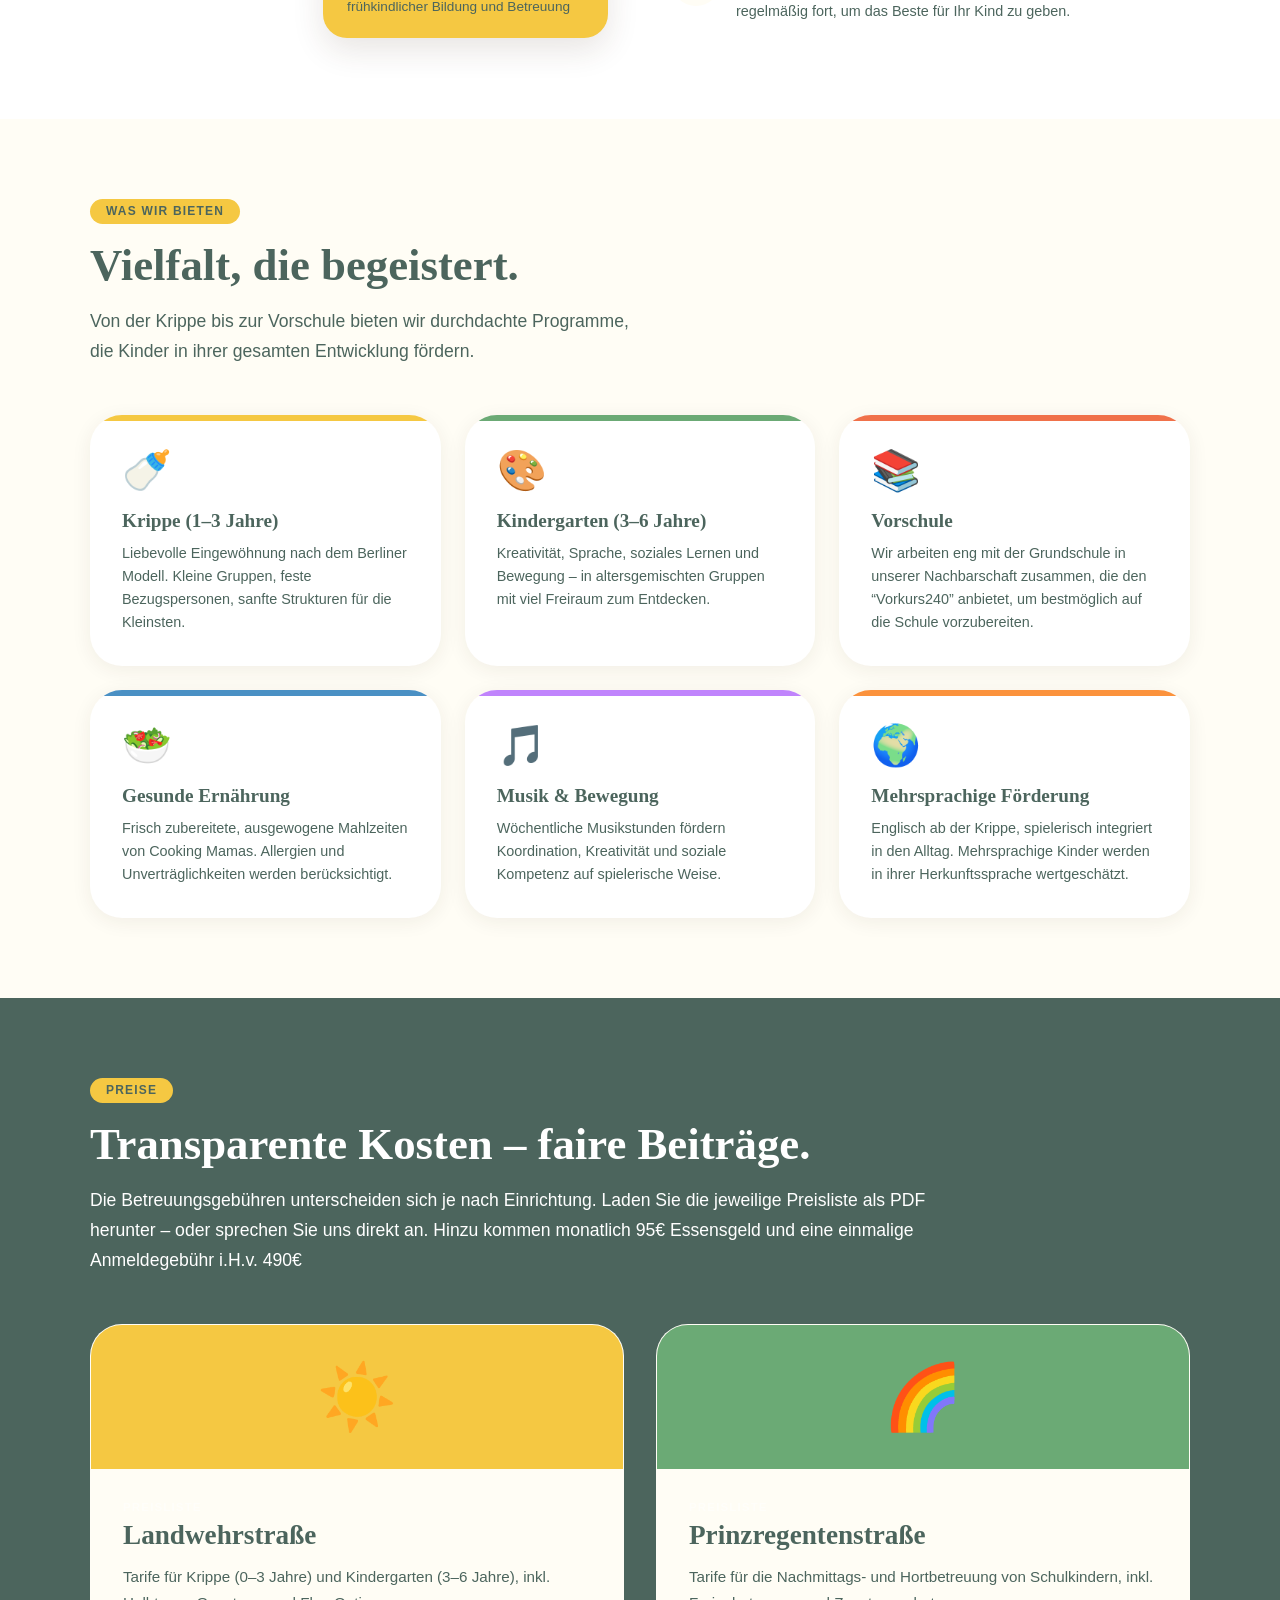
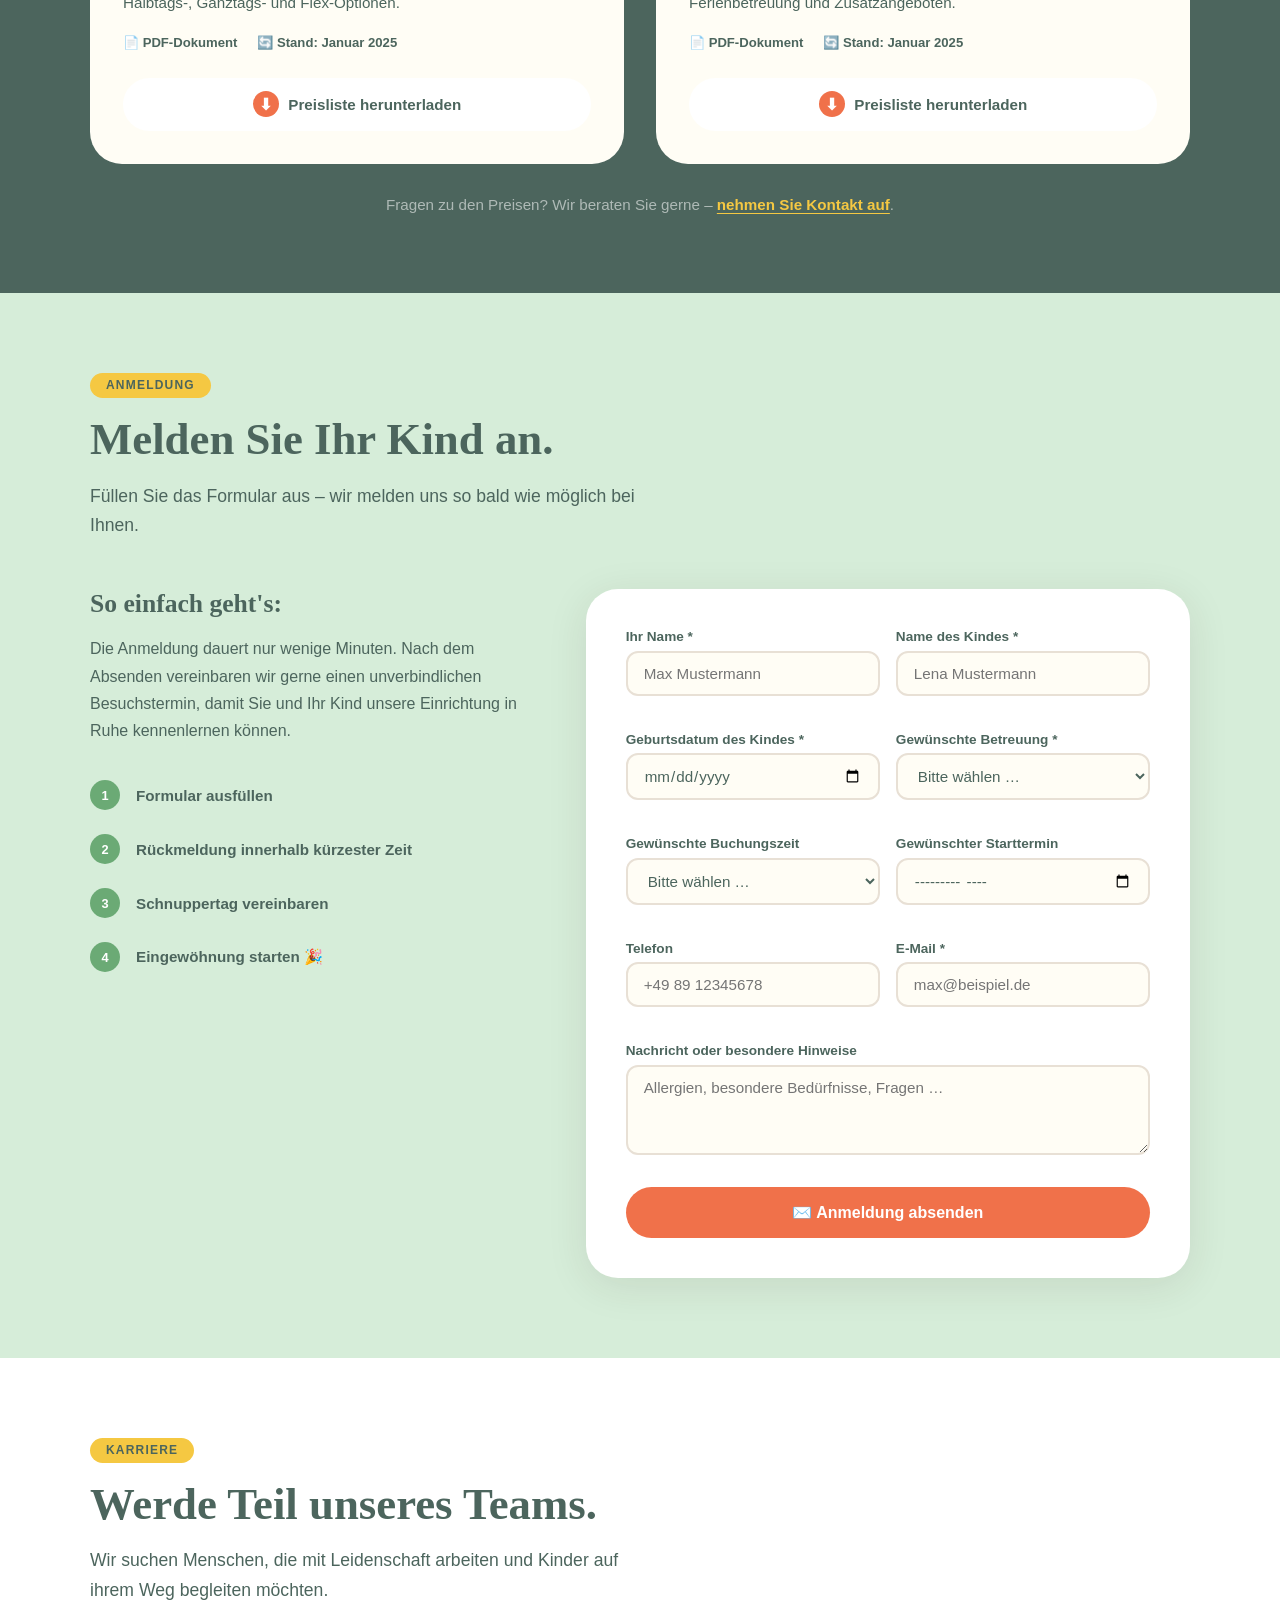
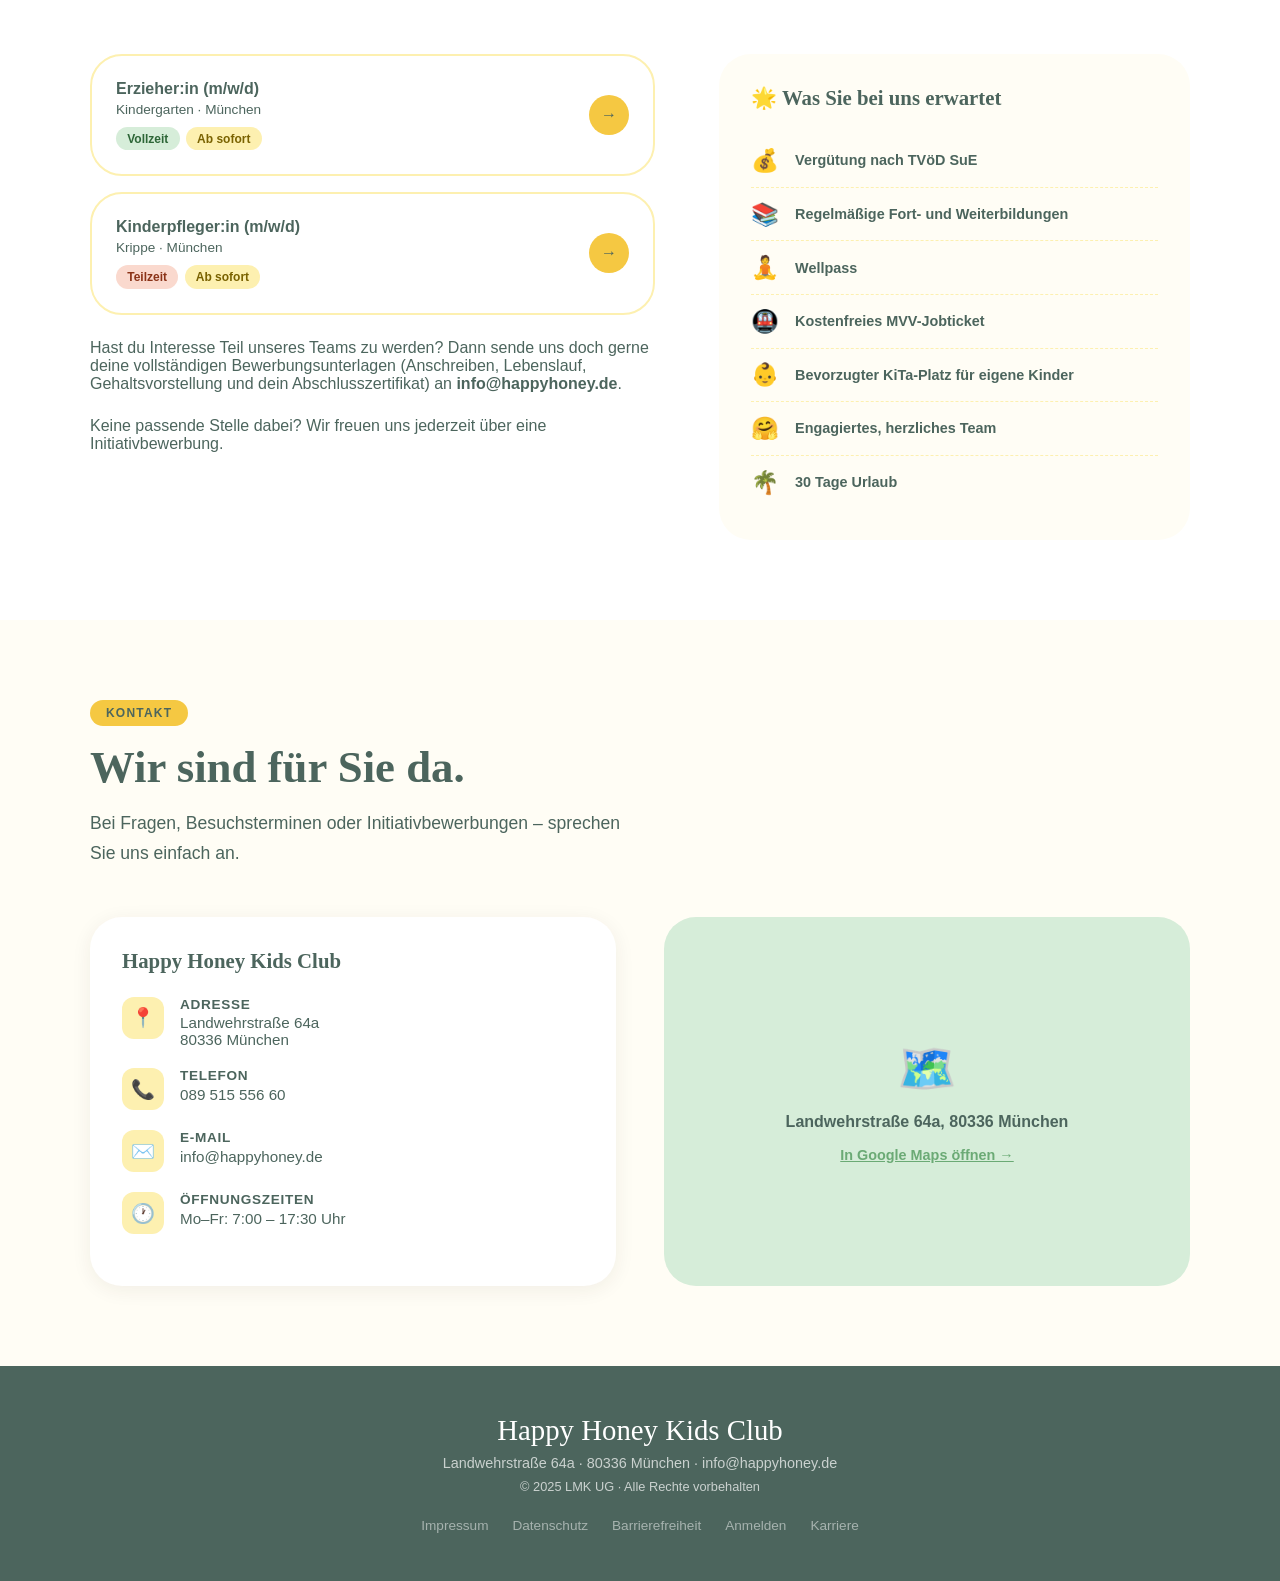
==== commit bcd3822b: "content and UI update" ====
--- a/index.html
+++ b/index.html
@@ -85,7 +85,6 @@
             <div class="hero-card-tags">
               <span class="tag tag-sun">Krippe</span>
               <span class="tag tag-sage">Kindergarten</span>
-              <!--<span class="tag tag-coral">Hort</span>-->
             </div>
           </div>
         </div>
@@ -234,57 +233,71 @@
        PREISE
   ════════════════════════════════════════════════ -->
     <section id="preise">
-      <div class="section-inner">
-        <span class="section-label">Preise</span>
-        <h2 class="section-title">Transparente Kosten – faire Beiträge.</h2>
-        <p class="section-subtitle">
-          Beispiele für die beliebtesten Buchungsmodelle
-        </p>
-
-        <div class="prices-grid">
-          <div class="price-card">
-            <div class="price-name">🌱 Landwehrstraße</div>
-            <div class="price-amount"><sup>€</sup>290<small>/Monat</small></div>
-            <div class="price-desc">Mo–Fr, 7:30–13:00 Uhr</div>
-            <ul class="price-features">
-              <li>Bis 25 Stunden/Woche</li>
-              <li>Frühstück & Mittagessen</li>
-              <li>Alle pädagogischen Angebote</li>
-              <li>Monatlicher Elternabend</li>
+    <div class="section-inner">
+      <span class="section-label">Preise</span>
+      <h2 class="section-title">Transparente Kosten – faire Beiträge.</h2>
+      <p class="section-subtitle-preise">
+        Die Betreuungsgebühren unterscheiden sich je nach Einrichtung. Laden Sie
+        die jeweilige Preisliste als PDF herunter – oder sprechen Sie uns direkt an.
+        Hinzu kommen monatlich 95€ Essensgeld und eine einmalige Anmeldegebühr i.H.v. 490€
+      </p>
+ 
+      <div class="pdf-download-grid">
+ 
+        <!-- Einrichtung 1: Landwehrstraße -->
+        <div class="pdf-card">
+          <div class="pdf-card-header pdf-card-header--sun">
+            <span class="pdf-icon">☀️</span>
+          </div>
+          <div class="pdf-card-body">
+            <p class="pdf-card-label">Preisliste</p>
+            <h3 class="pdf-card-title">Landwehrstraße</h3>
+            <p class="pdf-card-desc">
+              Tarife für Krippe (0–3 Jahre) und Kindergarten (3–6 Jahre),
+              inkl. Halbtags-, Ganztags- und Flex-Optionen.
+            </p>
+            <ul class="pdf-card-meta">
+              <li>📄 PDF-Dokument</li>
+              <li>🔄 Stand: Januar 2025</li>
             </ul>
-            <a href="#anmelden" class="btn-outline">Anmelden</a>
-          </div>
-
-          <div class="price-card featured">
-            <!--<div class="price-badge">Beliebteste Wahl</div>-->
-            <div class="price-name">☀️ Prinzregentenstrasse</div>
-            <div class="price-amount"><sup>€</sup>420<small>/Monat</small></div>
-            <div class="price-desc">Mo–Fr, 7:00–17:00 Uhr</div>
-            <ul class="price-features">
-              <li>Bis 45 Stunden/Woche</li>
-              <li>Alle Mahlzeiten inkl.</li>
-              <li>Alle Zusatz-AGs inklusive</li>
-              <li>Englisch-Förderung</li>
-              <li>Erweiterte Elternkommunikation</li>
+            <a href="preise-sonnenschein.pdf" download class="btn-download">
+              <span class="btn-download-icon">⬇</span>
+              Preisliste herunterladen
+            </a>
+          </div>
+        </div>
+ 
+        <!-- Einrichtung 2: Prinzregentenstraße -->
+        <div class="pdf-card">
+          <div class="pdf-card-header pdf-card-header--sage">
+            <span class="pdf-icon">🌈</span>
+          </div>
+          <div class="pdf-card-body">
+            <p class="pdf-card-label">Preisliste</p>
+            <h3 class="pdf-card-title">Prinzregentenstraße</h3>
+            <p class="pdf-card-desc">
+              Tarife für die Nachmittags- und Hortbetreuung von Schulkindern,
+              inkl. Ferienbetreuung und Zusatzangeboten.
+            </p>
+            <ul class="pdf-card-meta">
+              <li>📄 PDF-Dokument</li>
+              <li>🔄 Stand: Januar 2025</li>
             </ul>
-            <a href="#anmelden" class="btn-outline">Anmelden</a>
-          </div>
-
-          <!--<div class="price-card">
-          <div class="price-name">🌙 Flex-Paket</div>
-          <div class="price-amount"><sup>€</sup>350<small>/Monat</small></div>
-          <div class="price-desc">Flexibel nach Vereinbarung</div>
-          <ul class="price-features">
-            <li>Bis 35 Stunden/Woche</li>
-            <li>Frühstück & Mittagessen</li>
-            <li>Flexible Abholzeiten</li>
-            <li>Online-Buchung von Tagen</li>
-          </ul>
-          <a href="#anmelden" class="btn-outline">Anmelden</a>
-        </div>-->
-        </div>
-      </div>
-    </section>
+            <a href="preise-regenbogen.pdf" download class="btn-download">
+              <span class="btn-download-icon">⬇</span>
+              Preisliste herunterladen
+            </a>
+          </div>
+        </div>
+ 
+      </div>
+ 
+      <p class="pdf-hint">
+        Fragen zu den Preisen? Wir beraten Sie gerne –
+        <a href="#kontakt">nehmen Sie Kontakt auf</a>.
+      </p>
+    </div>
+  </section>
 
     <!-- ════════════════════════════════════════════════
        ANMELDEN
@@ -438,7 +451,7 @@
                 </div>
                 <div class="job-arrow">→</div>
               </div>
-              <div class="job-card">
+              <!-- <div class="job-card">
                 <div class="job-info">
                   <h4>Praktikant:in Sozialpädagogik</h4>
                   <p>Alle Gruppen · München</p>
@@ -448,30 +461,26 @@
                   </div>
                 </div>
                 <div class="job-arrow">→</div>
-              </div>
-              <div class="job-card">
-                <div class="job-info">
-                  <h4>Gruppenleitung Hort (m/w/d)</h4>
-                  <p>Hort · München</p>
-                  <div class="job-tags">
-                    <span class="tag tag-sage">Vollzeit</span>
-                    <span class="tag tag-coral">Führungsrolle</span>
-                  </div>
-                </div>
-                <div class="job-arrow">→</div>
-              </div>
+              </div> -->
             </div>
             <p
               style="
                 margin-top: 1.5rem;
                 color: var(--brown-mid);
-                font-size: 0.9rem;
+                /* font-size: 0.9rem; */
               "
             >
-              Keine passende Stelle dabei? Wir freuen uns jederzeit über eine
-              <a href="#kontakt" style="color: var(--sage); font-weight: 700"
-                >Initiativbewerbung</a
-              >.
+              Hast du Interesse Teil unseres Teams zu werden? Dann sende uns doch gerne deine vollständigen Bewerbungsunterlagen (Anschreiben, Lebenslauf, Gehaltsvorstellung und dein Abschlusszertifikat) an <b>info@happyhoney.de</b>.</br>
+            </p>
+
+            <p
+              style="
+                margin-top: 1.5rem;
+                color: var(--brown-mid);
+                /* font-size: 0.9rem; */
+              "
+            >
+            Keine passende Stelle dabei? Wir freuen uns jederzeit über eine Initiativbewerbung.
             </p>
           </div>
 
@@ -532,7 +541,7 @@
               <div class="kontakt-icon">📞</div>
               <div>
                 <h4>Telefon</h4>
-                <p>(0 89) 515 556 60</p>
+                <p>089 515 556 60</p>
               </div>
             </div>
             <div class="kontakt-item">
--- a/styles.css
+++ b/styles.css
@@ -1,5 +1,5 @@
 /* ============================================================
-   Sonnenschein KiTa – Stylesheet
+   Happy Honey – Stylesheet
    Struktur:
      1. Design Tokens (Custom Properties)
      2. Reset & Base
@@ -14,7 +14,8 @@
     11. Kontakt
     12. Footer
     13. Animationen
-    14. Responsive (Mobile)
+    14. Impressum
+    15. Responsive (Mobile)
    ============================================================ */
 
 /* ── 1. DESIGN TOKENS ── */
@@ -484,109 +485,150 @@
   background: var(--honeygreen);
   color: white;
 }
-
+ 
 #preise .section-label    { background: var(--sun); }
 #preise .section-title    { color: white; }
 #preise .section-subtitle { color: rgba(255, 255, 255, 0.7); }
 
-.prices-grid {
+.section-subtitle-preise {
+  font-size: 1.1rem;
+  max-width: 860px;
+  line-height: 1.7;
+}
+ 
+/* PDF Download Grid */
+.pdf-download-grid {
   display: grid;
-  grid-template-columns: repeat(3, 1fr);
-  gap: 1.5rem;
+  grid-template-columns: 1fr 1fr;
+  gap: 2rem;
   margin-top: 3rem;
 }
-
-.price-card {
-  background: rgba(255, 255, 255, 0.06);
+ 
+/* PDF Card */
+.pdf-card {
+  background: var(--cream);
   border: 1.5px solid rgba(255, 255, 255, 0.12);
   border-radius: var(--radius-xl);
+  overflow: hidden;
+  transition: transform 0.25s, box-shadow 0.25s;
+}
+ 
+.pdf-card:hover {
+  transform: translateY(-5px);
+  box-shadow: 0 20px 50px rgba(0, 0, 0, 0.3);
+}
+ 
+/* Coloured header strip */
+.pdf-card-header {
+  display: flex;
+  align-items: center;
+  justify-content: center;
   padding: 2.5rem 2rem;
-  text-align: center;
-  transition: transform 0.25s;
-}
-
-.price-card.featured {
+}
+ 
+.pdf-card-header--sun  { background: var(--sun); }
+.pdf-card-header--sage { background: var(--sage); }
+ 
+.pdf-icon {
+  font-size: 4rem;
+  line-height: 1;
+}
+ 
+/* Card body */
+.pdf-card-body {
+  padding: 2rem;
+}
+ 
+.pdf-card-label {
+  font-size: 0.72rem;
+  font-weight: 800;
+  letter-spacing: 0.1em;
+  text-transform: uppercase;
+  color: rgba(255, 255, 255, 0.5);
+  margin-bottom: 0.4rem;
+}
+ 
+.pdf-card-title {
+  font-family: 'Fraunces', serif;
+  font-size: 1.7rem;
+  font-weight: 700;
+  color: var(--honeygreen);
+  margin-bottom: 0.85rem;
+  line-height: 1.15;
+}
+ 
+.pdf-card-desc {
+  font-size: 0.95rem;
+  color: var(--honeygreen);
+  line-height: 1.65;
+  margin-bottom: 1.25rem;
+}
+ 
+.pdf-card-meta {
+  list-style: none;
+  display: flex;
+  gap: 1.25rem;
+  flex-wrap: wrap;
+  margin-bottom: 1.75rem;
+}
+ 
+.pdf-card-meta li {
+  font-size: 0.82rem;
+  color: var(--honeygreen);
+  font-weight: 600;
+}
+ 
+/* Download Button */
+.btn-download {
+  display: inline-flex;
+  align-items: center;
+  gap: 0.6rem;
+  background: white;
+  color: var(--honeygreen);
+  text-decoration: none;
+  font-weight: 800;
+  font-size: 0.95rem;
+  padding: 0.85rem 1.75rem;
+  border-radius: var(--radius-pill);
+  transition: background 0.2s, transform 0.2s, box-shadow 0.2s;
+  width: 100%;
+  justify-content: center;
+}
+ 
+.btn-download:hover {
   background: var(--sun);
-  border-color: var(--sun);
-  color: var(--honeygreen);
-  transform: scale(1.04);
-  box-shadow: 0 20px 60px rgba(245, 200, 66, 0.3);
-}
-
-.price-card:hover         { transform: translateY(-4px) scale(1.01); }
-.price-card.featured:hover{ transform: translateY(-4px) scale(1.06); }
-
-.price-badge {
-  display: inline-block;
+  transform: translateY(-2px);
+  box-shadow: 0 8px 24px rgba(0, 0, 0, 0.2);
+}
+ 
+.btn-download-icon {
+  font-size: 1rem;
+  display: flex;
+  align-items: center;
+  justify-content: center;
   background: var(--coral);
   color: white;
-  font-size: 0.7rem;
-  font-weight: 800;
-  letter-spacing: 0.08em;
-  text-transform: uppercase;
-  padding: 0.25rem 0.75rem;
-  border-radius: var(--radius-pill);
-  margin-bottom: 1rem;
-}
-
-.price-name {
-  font-family: 'Fraunces', serif;
-  font-size: 1.4rem;
-  font-weight: 700;
-  margin-bottom: 0.75rem;
-}
-
-.price-amount {
-  font-family: 'Fraunces', serif;
-  font-size: 3.2rem;
-  font-weight: 700;
-  line-height: 1;
-}
-
-.price-amount sup   { font-size: 1.4rem; vertical-align: super; }
-.price-amount small { font-size: 1rem; font-weight: 400; opacity: 0.7; }
-
-.price-desc {
-  font-size: 0.85rem;
-  opacity: 0.7;
-  margin: 0.5rem 0 1.5rem;
-}
-
-.price-features {
-  list-style: none;
-  text-align: left;
-  margin-bottom: 2rem;
-}
-
-.price-features li {
-  padding: 0.5rem 0;
-  font-size: 0.9rem;
-  border-bottom: 1px solid rgba(255, 255, 255, 0.08);
-  display: flex;
-  align-items: center;
-  gap: 0.5rem;
-}
-
-.price-card.featured .price-features li { border-bottom-color: rgba(62, 44, 26, 0.1); }
-
-.price-features li::before { content: '✓'; color: var(--sage); font-weight: 800; flex-shrink: 0; }
-.price-card.featured .price-features li::before { color: var(--honeygreen); }
-
-.btn-outline {
-  background: transparent;
-  border: 2px solid rgba(255, 255, 255, 0.4);
-  color: white;
-  display: inline-block;
-  text-decoration: none;
-  font-weight: 700;
-  padding: 0.75rem 1.75rem;
-  border-radius: var(--radius-pill);
+  width: 26px;
+  height: 26px;
+  border-radius: 50%;
+  flex-shrink: 0;
+  font-style: normal;
+}
+ 
+/* Hint below cards */
+.pdf-hint {
+  margin-top: 2rem;
+  text-align: center;
   font-size: 0.95rem;
-  transition: all 0.2s;
-  cursor: pointer;
-}
-
-.btn-outline:hover { background: rgba(255, 255, 255, 0.1); }
+  color: rgba(255, 255, 255, 0.55);
+}
+ 
+.pdf-hint a {
+  color: var(--sun);
+  font-weight: 700;
+  text-decoration: underline;
+  text-underline-offset: 3px;
+}
 
 /* ── 9. ANMELDEN / FORMULAR ── */
 #anmelden {
@@ -913,10 +955,6 @@
 
 .footer-links a:hover { color: white; }
 
-/* -- Impressum -- */
-.impressum-text h3 { font-family: 'Fraunces', serif; font-size: 1.6rem; margin-bottom: 1rem; }
-.impressum-text p  { color: var(--honeygreen); line-height: 1.7; margin-bottom: 1.5rem; }
-
 /* ── 13. ANIMATIONEN ── */
 @keyframes floatUp {
   from { opacity: 0; transform: translateY(30px); }
@@ -927,7 +965,11 @@
 .hero-visual  { animation: floatUp 0.8s 0.2s ease both; }
 .stats-row    { animation: floatUp 0.8s 0.4s ease both; }
 
-/* ── 14. RESPONSIVE ── */
+/* ── 14. IMPRESSUM ── */
+.impressum-text h3 { font-family: 'Fraunces', serif; font-size: 1.6rem; margin-bottom: 1rem; }
+.impressum-text p  { color: var(--honeygreen); line-height: 1.7; margin-bottom: 1.5rem; }
+
+/* ── 15. RESPONSIVE ── */
 @media (max-width: 900px) {
   .nav-links {
     display: none;
@@ -955,12 +997,12 @@
   }
 
   .offers-grid,
-  .prices-grid { grid-template-columns: 1fr 1fr; }
-
+  .pdf-download-grid { grid-template-columns: 1fr 1fr; }
+ 
   .hero-text h1 { font-size: 2.5rem; }
-
+ 
   .price-card.featured { transform: none; }
-
+ 
   .wws-image-stack { height: 280px; }
 }
 
@@ -970,3 +1012,4 @@
   .form-row     { grid-template-columns: 1fr; }
   nav           { padding: 0 1rem; }
 }
+
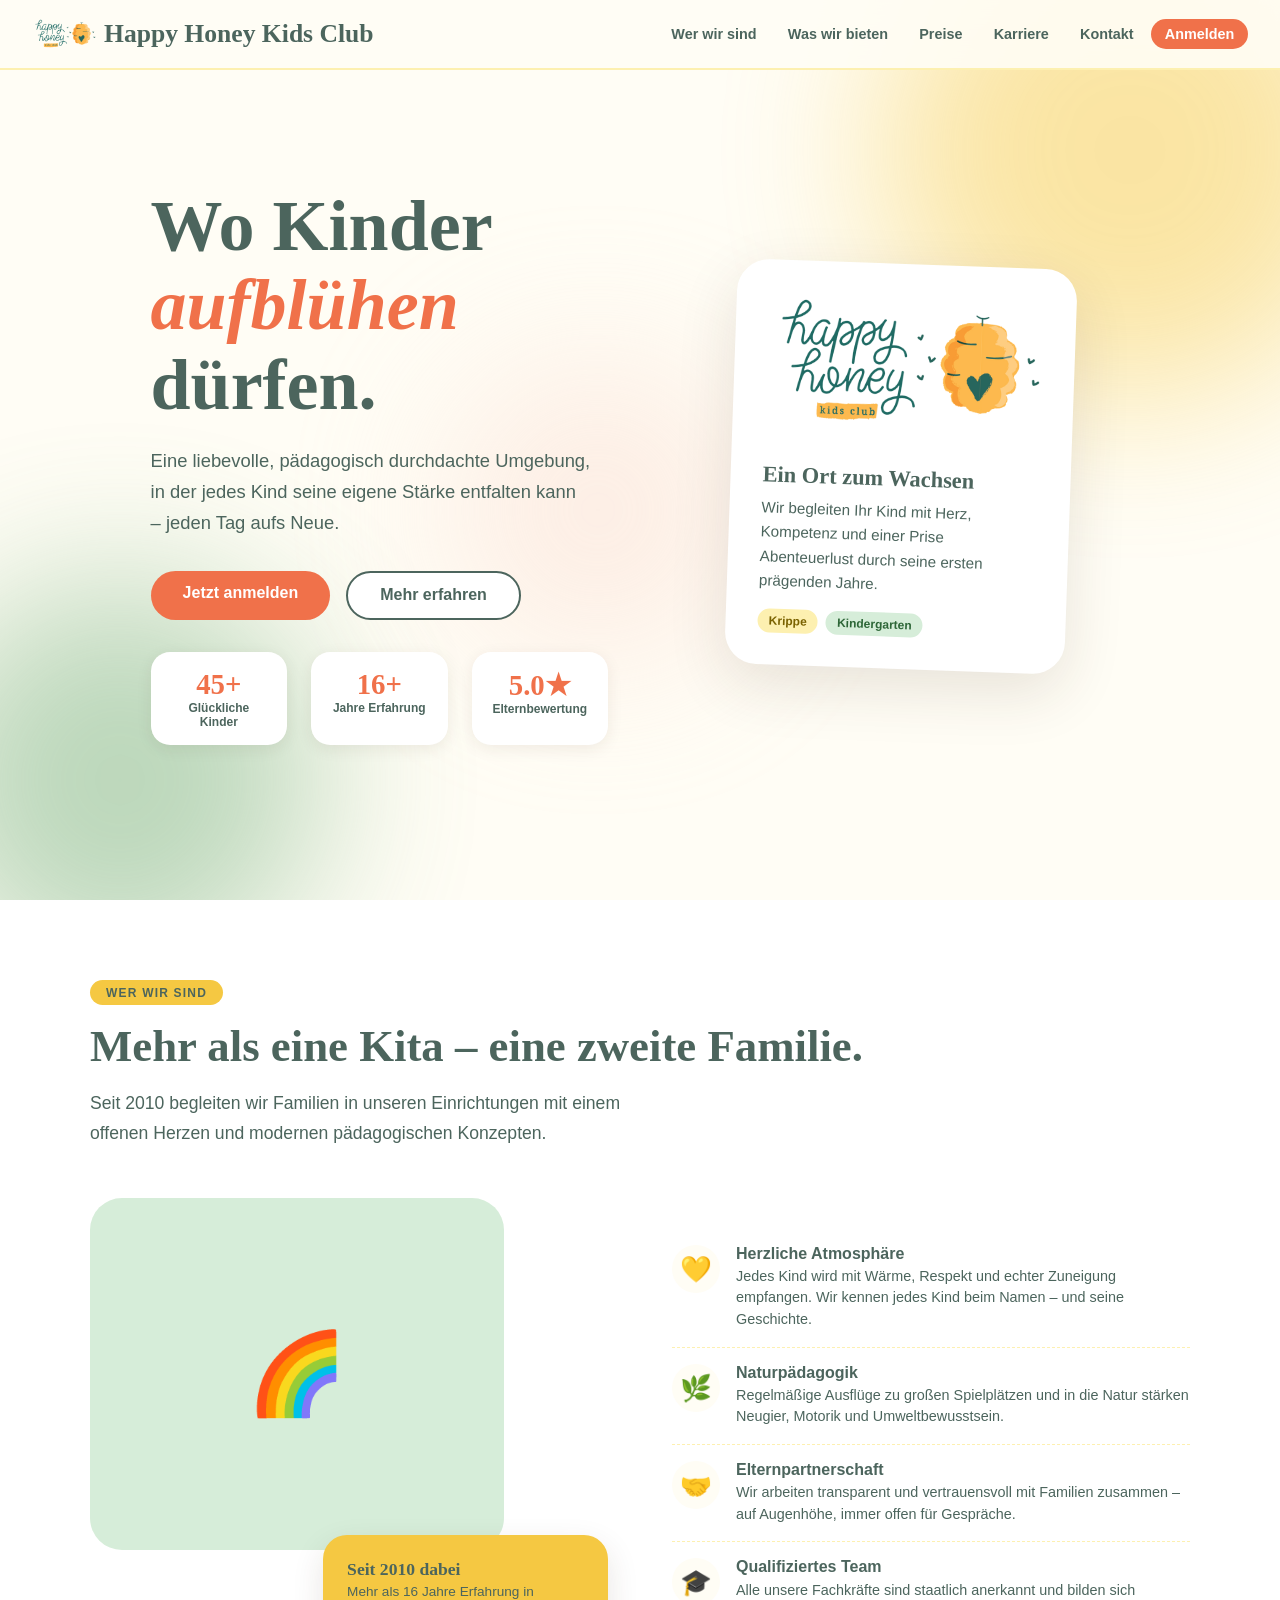
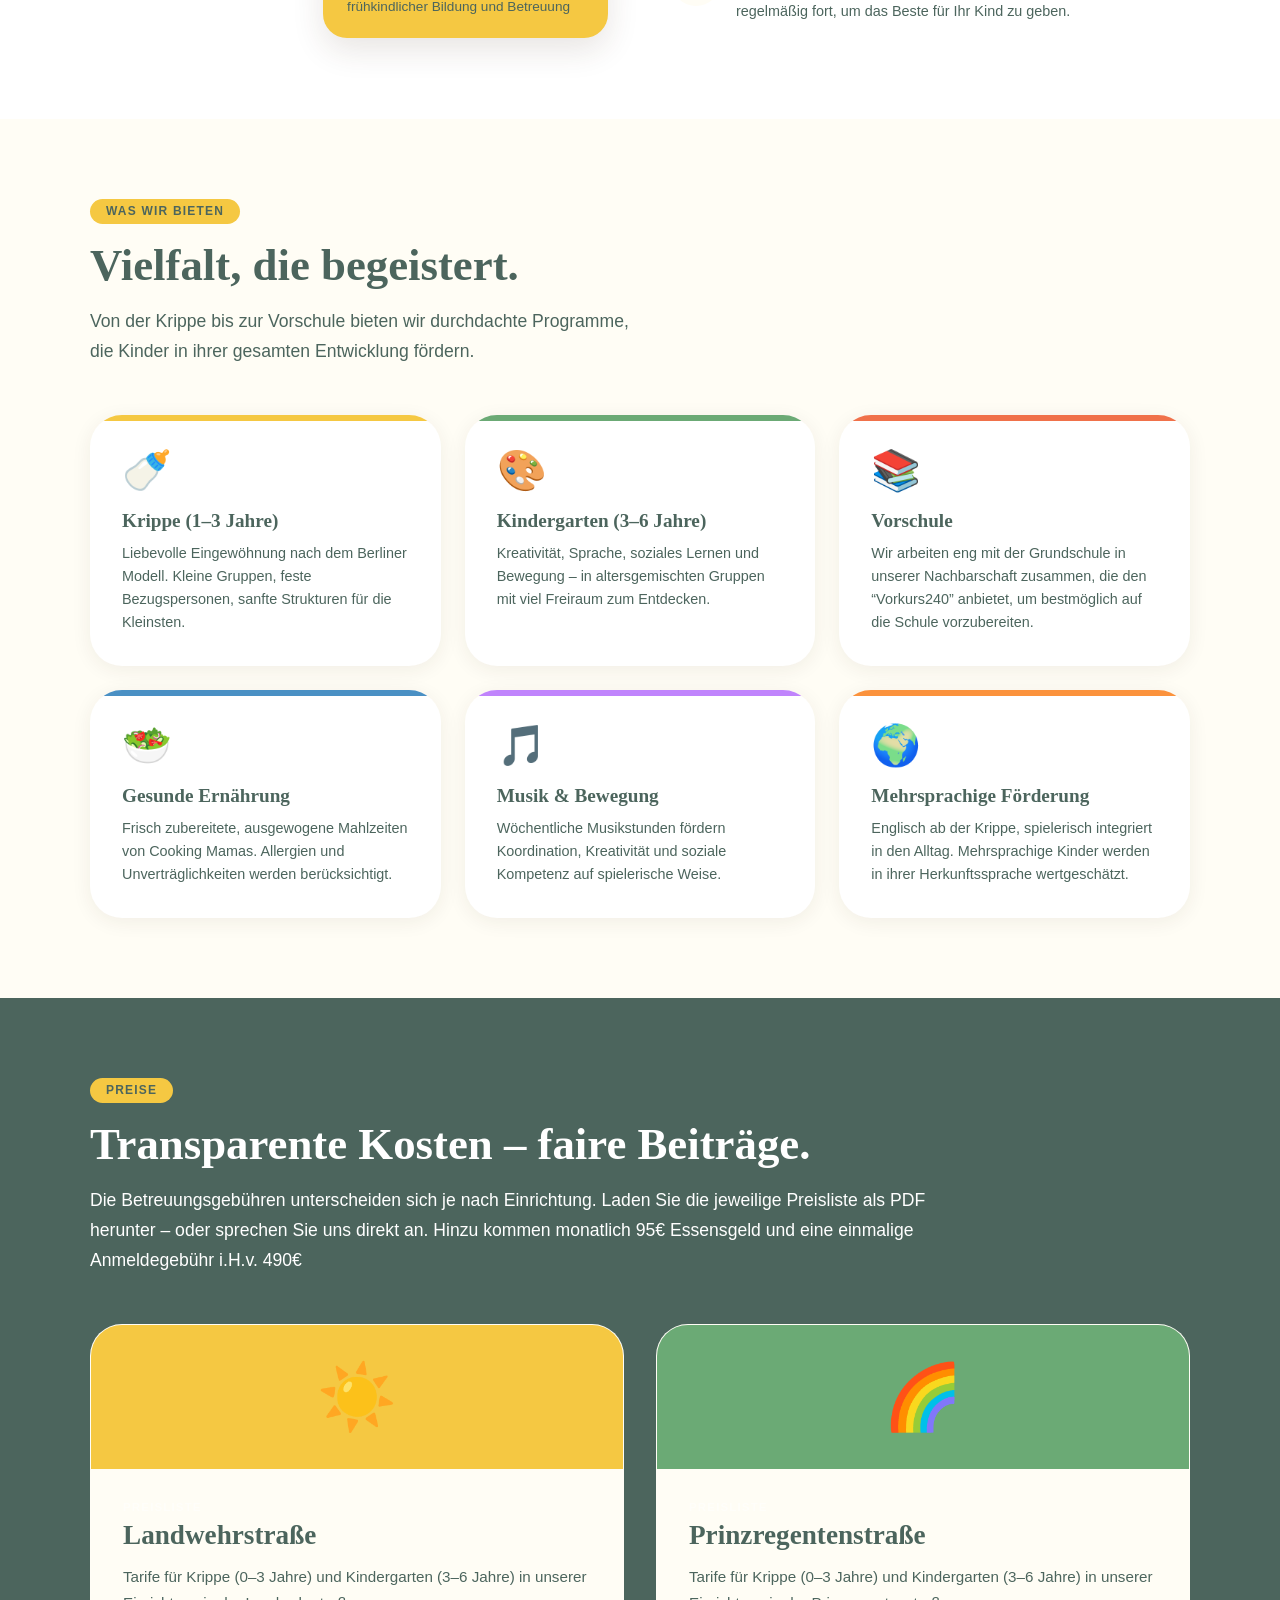
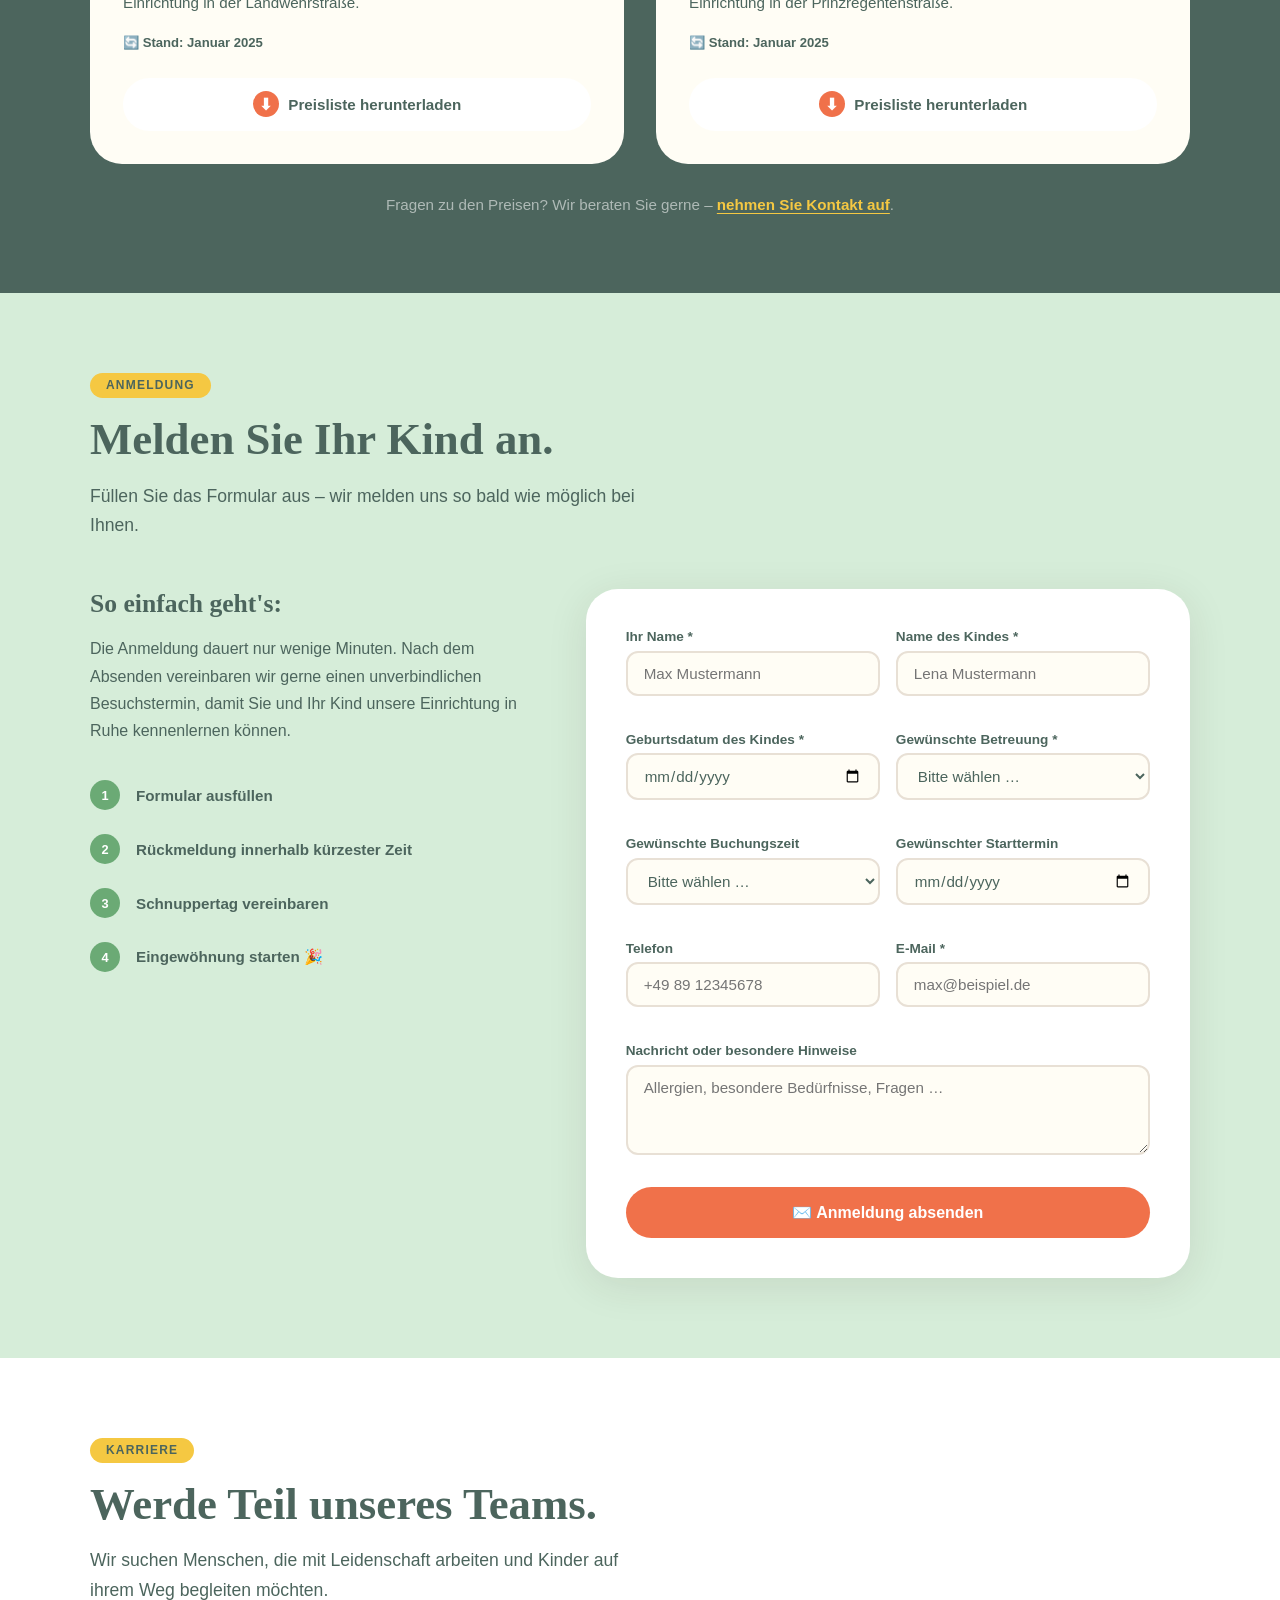
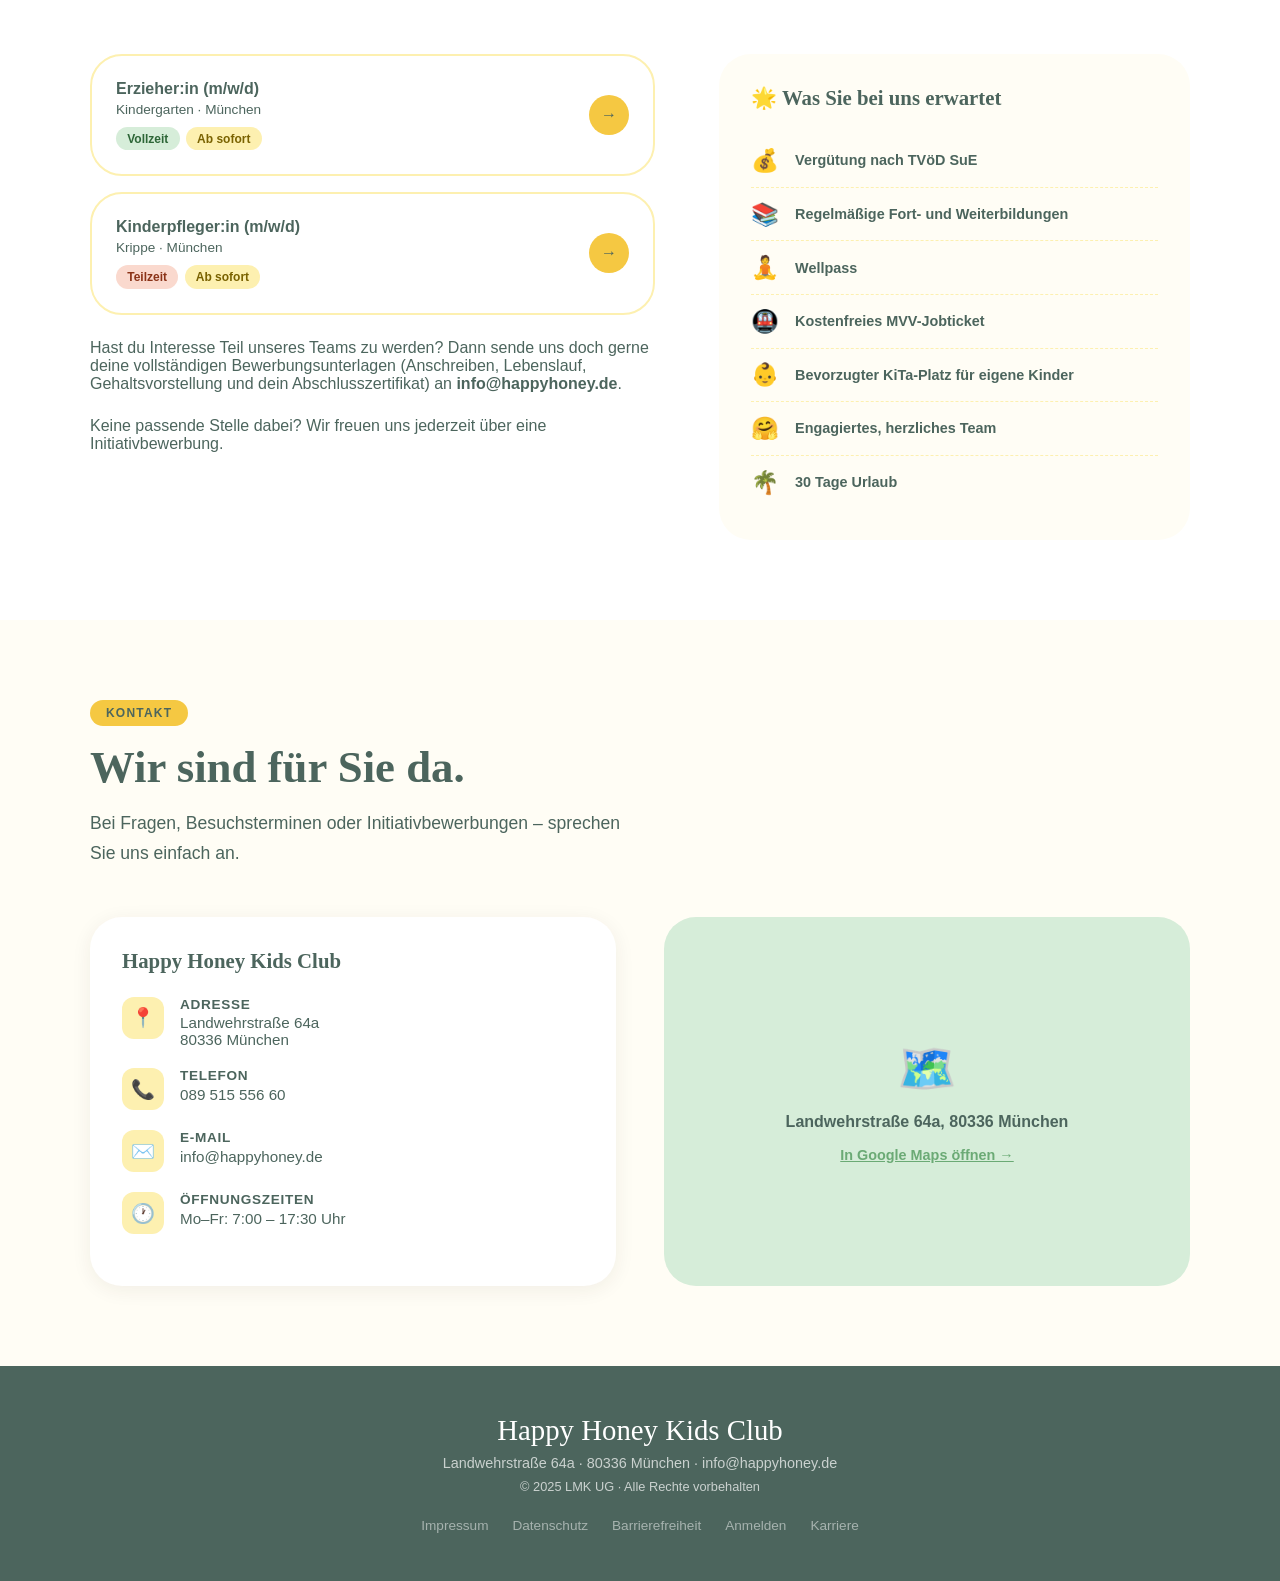
==== commit 27894365: "Datenschutz Platzhalter eingefügt" ====
--- a/index.html
+++ b/index.html
@@ -253,14 +253,12 @@
             <p class="pdf-card-label">Preisliste</p>
             <h3 class="pdf-card-title">Landwehrstraße</h3>
             <p class="pdf-card-desc">
-              Tarife für Krippe (0–3 Jahre) und Kindergarten (3–6 Jahre),
-              inkl. Halbtags-, Ganztags- und Flex-Optionen.
+              Tarife für Krippe (0–3 Jahre) und Kindergarten (3–6 Jahre) in unserer Einrichtung in der Landwehrstraße.
             </p>
             <ul class="pdf-card-meta">
-              <li>📄 PDF-Dokument</li>
               <li>🔄 Stand: Januar 2025</li>
             </ul>
-            <a href="preise-sonnenschein.pdf" download class="btn-download">
+            <a href="Resources/Test PDF.pdf" download class="btn-download">
               <span class="btn-download-icon">⬇</span>
               Preisliste herunterladen
             </a>
@@ -276,14 +274,12 @@
             <p class="pdf-card-label">Preisliste</p>
             <h3 class="pdf-card-title">Prinzregentenstraße</h3>
             <p class="pdf-card-desc">
-              Tarife für die Nachmittags- und Hortbetreuung von Schulkindern,
-              inkl. Ferienbetreuung und Zusatzangeboten.
+              Tarife für Krippe (0–3 Jahre) und Kindergarten (3–6 Jahre) in unserer Einrichtung in der Prinzregentenstraße.
             </p>
             <ul class="pdf-card-meta">
-              <li>📄 PDF-Dokument</li>
               <li>🔄 Stand: Januar 2025</li>
             </ul>
-            <a href="preise-regenbogen.pdf" download class="btn-download">
+            <a href="Resources/Test PDF.pdf" download class="btn-download">
               <span class="btn-download-icon">⬇</span>
               Preisliste herunterladen
             </a>
@@ -378,7 +374,7 @@
               </div>
               <div class="form-group">
                 <label for="startdatum">Gewünschter Starttermin</label>
-                <input type="month" id="startdatum" />
+                <input type="date" id="startdatum" />
               </div>
               <div class="form-group">
                 <label for="telefon">Telefon</label>
@@ -580,7 +576,7 @@
       <p class="footer-copyright">© 2025 LMK UG · Alle Rechte vorbehalten</p>
       <nav class="footer-links" aria-label="Footer-Navigation">
         <a href="impressum.html">Impressum</a>
-        <a href="#">Datenschutz</a>
+        <a href="datenschutz.html">Datenschutz</a>
         <a href="#">Barrierefreiheit</a>
         <a href="#anmelden">Anmelden</a>
         <a href="#karriere">Karriere</a>
